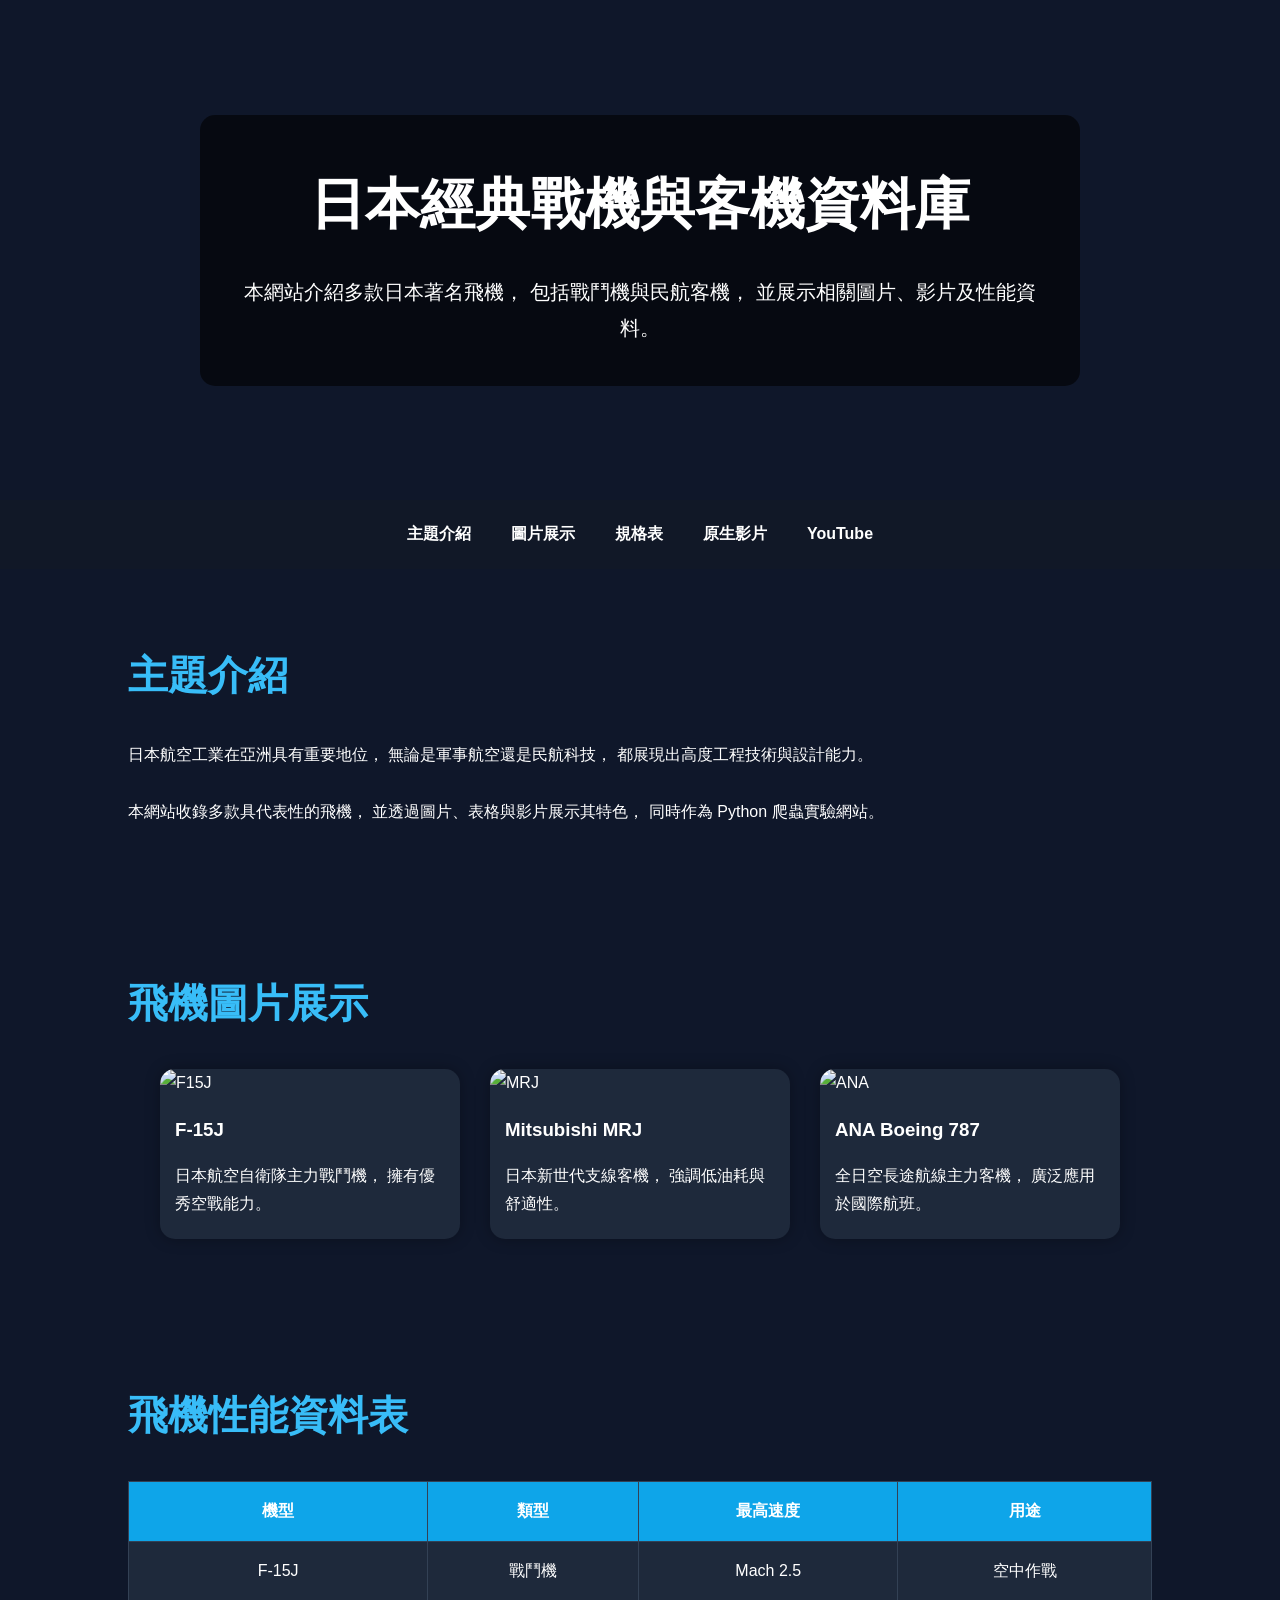
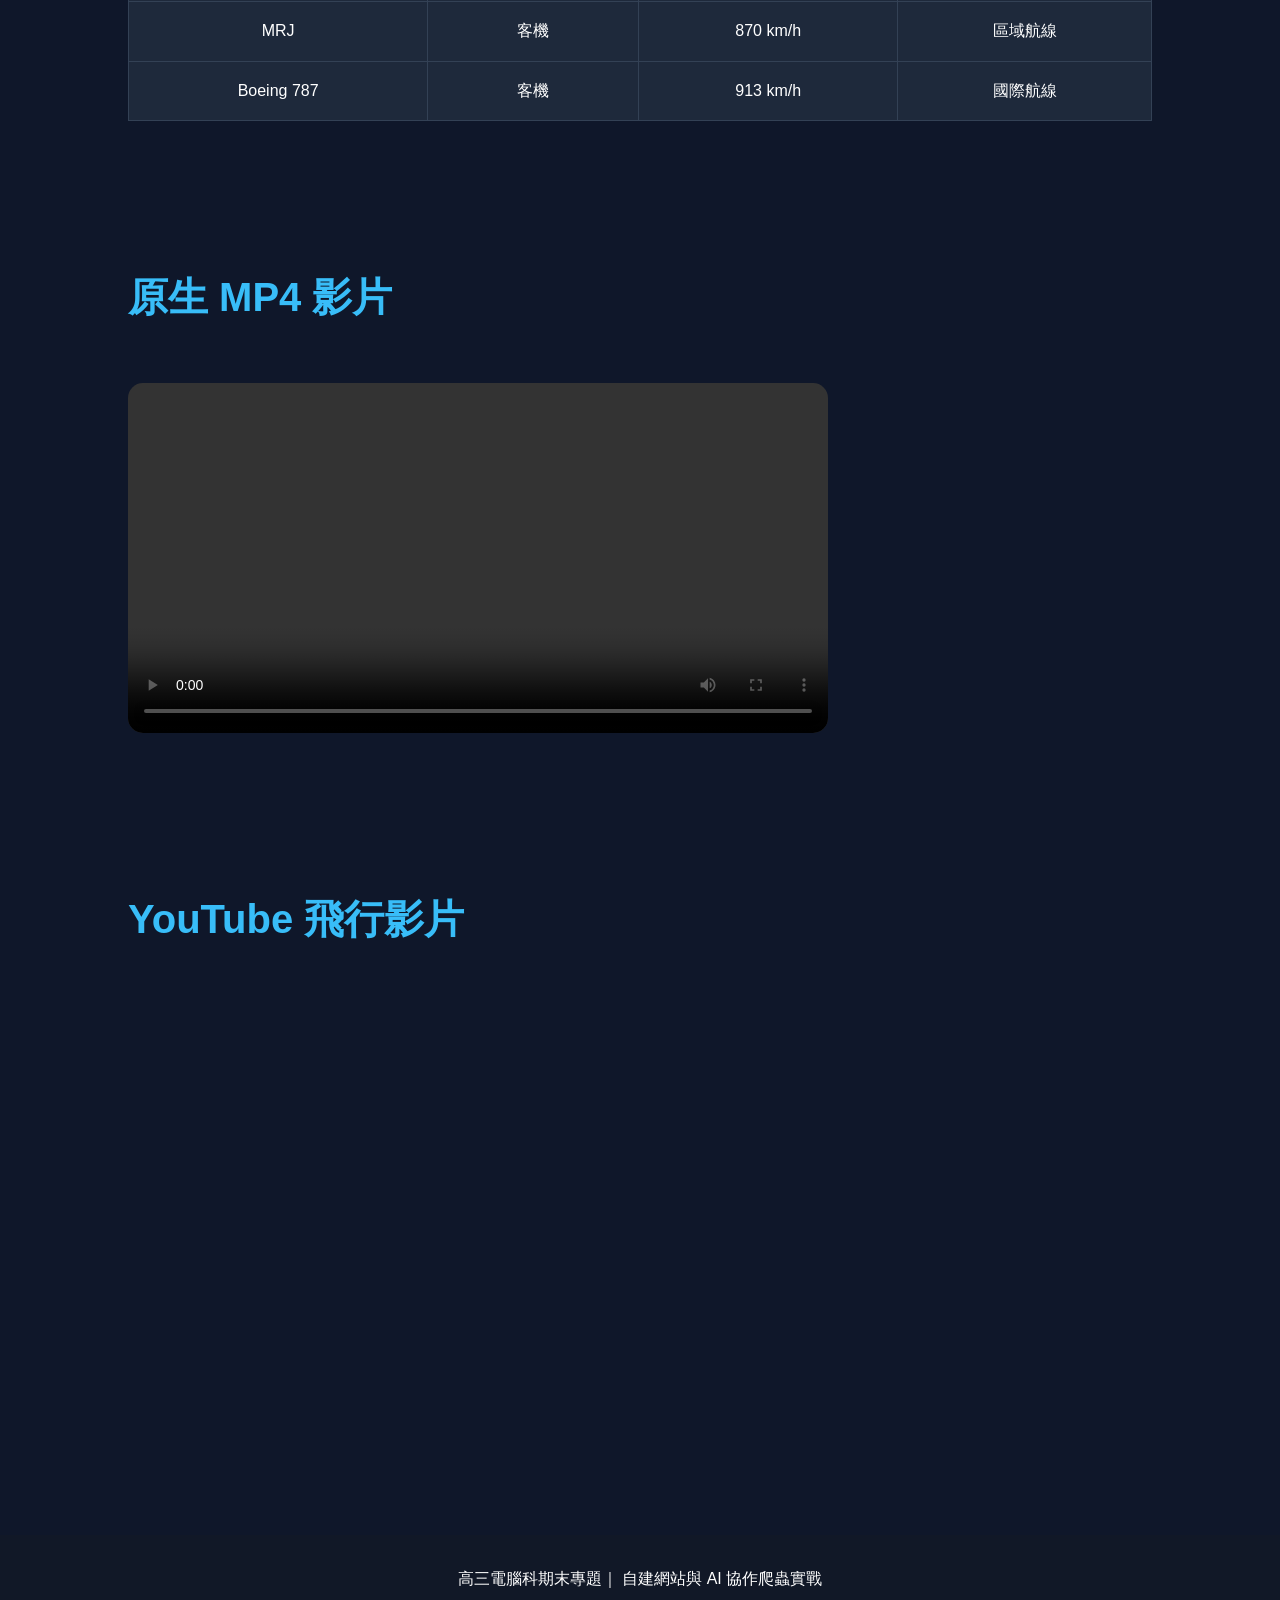
==== index.html @ 9016c5f6 "Rename New Text Document.html to index.html" ====
<!DOCTYPE html>
<html lang="zh-Hant">

<head>
    <meta charset="UTF-8">
    <meta name="viewport" content="width=device-width, initial-scale=1.0">

    <title>日本經典戰機與客機資料庫</title>

    <style>

        *{
            margin:0;
            padding:0;
            box-sizing:border-box;
        }

        body{
            font-family:Arial, Helvetica, sans-serif;
            background:#0f172a;
            color:white;
            line-height:1.8;
        }

        .hero{
            background:url("images/banner.jpg") center/cover;
            height:500px;
            display:flex;
            justify-content:center;
            align-items:center;
        }

        .overlay{
            background:rgba(0,0,0,0.6);
            padding:40px;
            border-radius:15px;
            text-align:center;
        }

        .hero h1{
            font-size:55px;
            margin-bottom:20px;
        }

        .hero p{
            font-size:20px;
            max-width:800px;
        }

        nav{
            background:#111827;
            display:flex;
            justify-content:center;
            gap:40px;
            padding:20px;
            position:sticky;
            top:0;
            z-index:100;
        }

        nav a{
            color:white;
            text-decoration:none;
            font-weight:bold;
            transition:0.3s;
        }

        nav a:hover{
            color:#38bdf8;
        }

        section{
            padding:70px 10%;
        }

        section h2{
            font-size:40px;
            margin-bottom:30px;
            color:#38bdf8;
        }

        .image-container{
            display:flex;
            gap:30px;
            flex-wrap:wrap;
            justify-content:center;
        }

        .card{
            background:#1e293b;
            width:300px;
            border-radius:15px;
            overflow:hidden;
            transition:0.3s;
            box-shadow:0 0 15px rgba(0,0,0,0.3);
        }

        .card:hover{
            transform:translateY(-10px);
        }

        .card img{
            width:100%;
            height:220px;
            object-fit:cover;
        }

        .card h3{
            padding:15px;
        }

        .card p{
            padding:0 15px 20px;
        }

        table{
            width:100%;
            border-collapse:collapse;
            margin-top:20px;
            background:#1e293b;
        }

        th, td{
            border:1px solid #334155;
            padding:15px;
            text-align:center;
        }

        th{
            background:#0ea5e9;
        }

        tr:hover{
            background:#334155;
        }

        video{
            border-radius:15px;
            margin-top:20px;
            width:100%;
            max-width:700px;
        }

        iframe{
            border-radius:15px;
            margin-top:20px;
            width:100%;
            max-width:700px;
            height:400px;
        }

        footer{
            background:#111827;
            text-align:center;
            padding:30px;
            margin-top:50px;
        }

    </style>

</head>

<body>

    <header class="hero">

        <div class="overlay">

            <h1>日本經典戰機與客機資料庫</h1>

            <p>
                本網站介紹多款日本著名飛機，
                包括戰鬥機與民航客機，
                並展示相關圖片、影片及性能資料。
            </p>

        </div>

    </header>

    <nav>
        <a href="#about">主題介紹</a>
        <a href="#gallery">圖片展示</a>
        <a href="#table">規格表</a>
        <a href="#video">原生影片</a>
        <a href="#youtube">YouTube</a>
    </nav>

    <section id="about">

        <h2>主題介紹</h2>

        <p>
            日本航空工業在亞洲具有重要地位，
            無論是軍事航空還是民航科技，
            都展現出高度工程技術與設計能力。
        </p>

        <br>

        <p>
            本網站收錄多款具代表性的飛機，
            並透過圖片、表格與影片展示其特色，
            同時作為 Python 爬蟲實驗網站。
        </p>

    </section>

    <section id="gallery">

        <h2>飛機圖片展示</h2>

        <div class="image-container">

            <div class="card">
                <img src="images/f15j.jpg" alt="F15J">

                <h3>F-15J</h3>

                <p>
                    日本航空自衛隊主力戰鬥機，
                    擁有優秀空戰能力。
                </p>
            </div>

            <div class="card">
                <img src="images/mrj.jpg" alt="MRJ">

                <h3>Mitsubishi MRJ</h3>

                <p>
                    日本新世代支線客機，
                    強調低油耗與舒適性。
                </p>
            </div>

            <div class="card">
                <img src="images/ana.jpg" alt="ANA">

                <h3>ANA Boeing 787</h3>

                <p>
                    全日空長途航線主力客機，
                    廣泛應用於國際航班。
                </p>
            </div>

        </div>

    </section>

    <section id="table">

        <h2>飛機性能資料表</h2>

        <table>

            <tr>
                <th>機型</th>
                <th>類型</th>
                <th>最高速度</th>
                <th>用途</th>
            </tr>

            <tr>
                <td>F-15J</td>
                <td>戰鬥機</td>
                <td>Mach 2.5</td>
                <td>空中作戰</td>
            </tr>

            <tr>
                <td>MRJ</td>
                <td>客機</td>
                <td>870 km/h</td>
                <td>區域航線</td>
            </tr>

            <tr>
                <td>Boeing 787</td>
                <td>客機</td>
                <td>913 km/h</td>
                <td>國際航線</td>
            </tr>

        </table>

    </section>

    <section id="video">

        <h2>原生 MP4 影片</h2>

        <video controls>
            <source src="videos/fighter.mp4" type="video/mp4">
            瀏覽器不支援影片播放。
        </video>

    </section>

    <section id="youtube">

        <h2>YouTube 飛行影片</h2>

        <iframe
            src="https://www.youtube.com/embed/F6kL7WVO9jQ"
            title="YouTube video player"
            frameborder="0"
            allowfullscreen>
        </iframe>

    </section>

    <footer>

        <p>
            高三電腦科期末專題｜
            自建網站與 AI 協作爬蟲實戰
        </p>

    </footer>

</body>
</html>
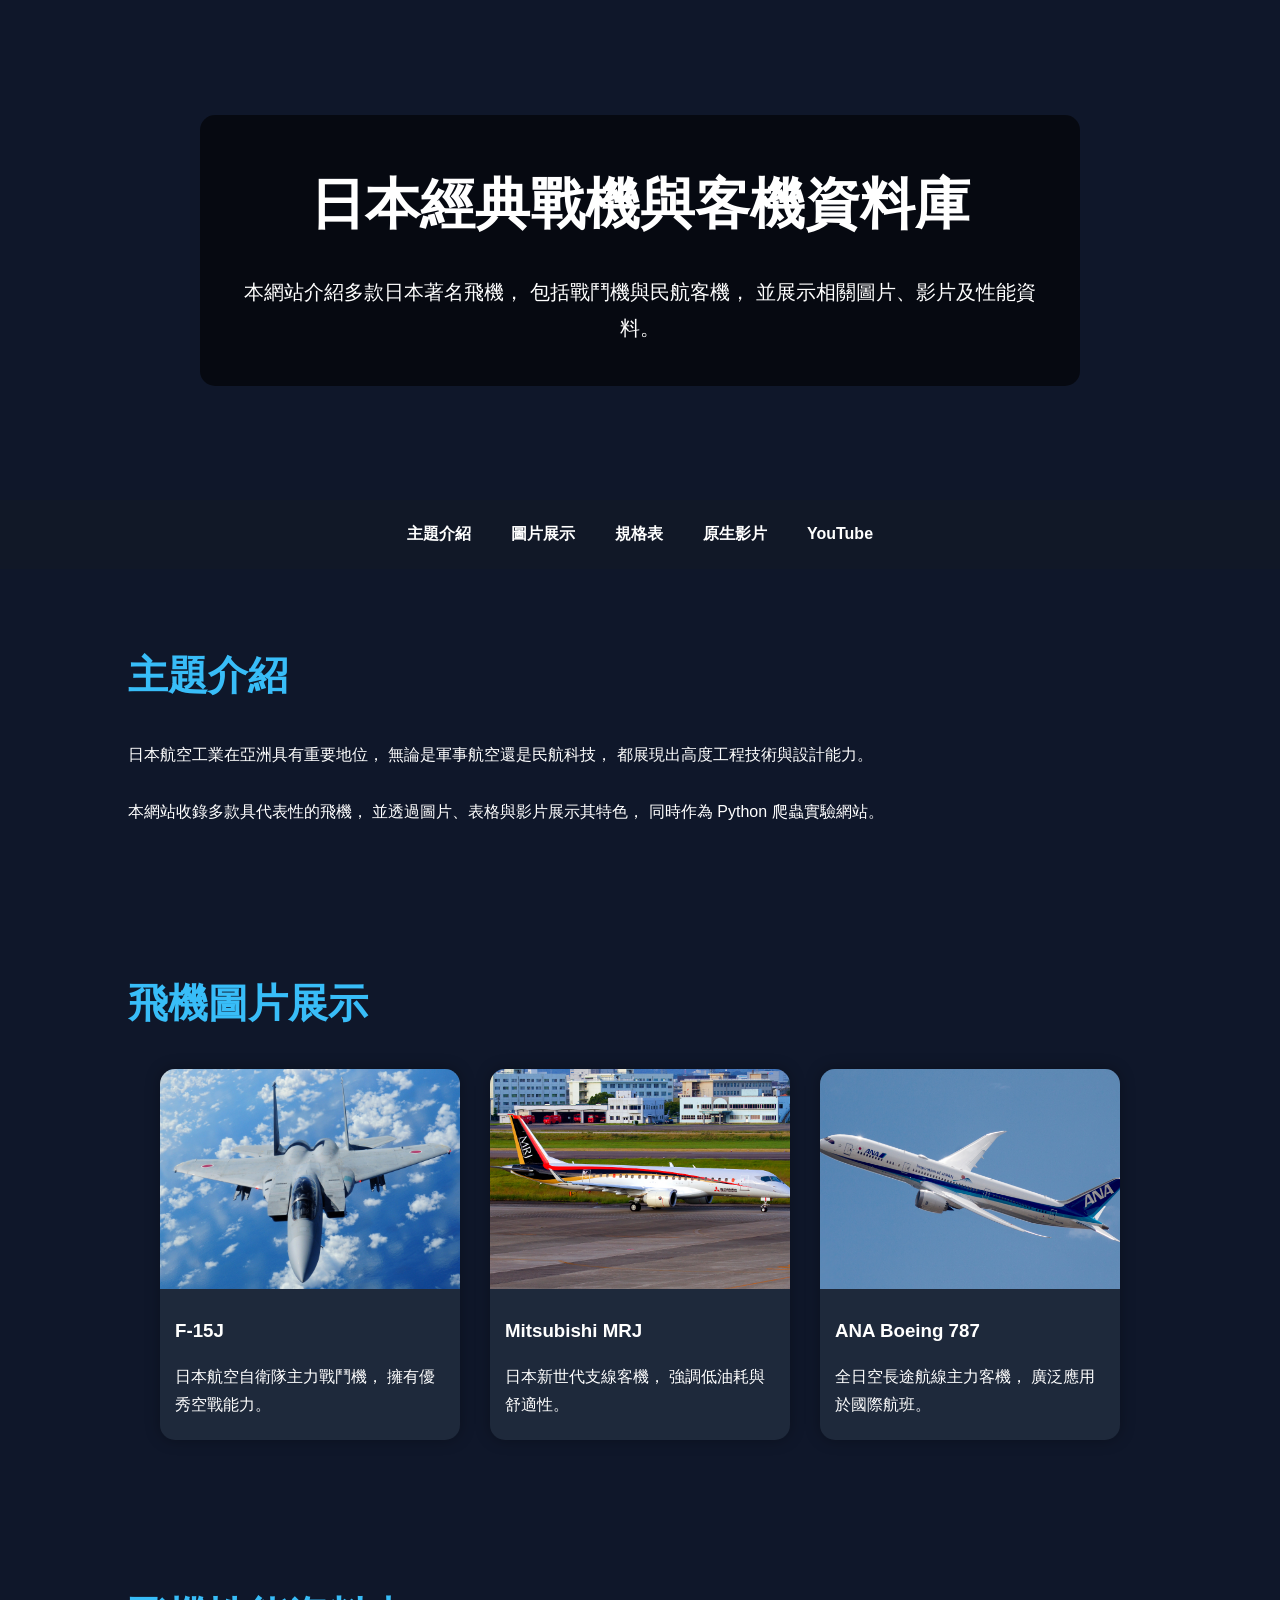
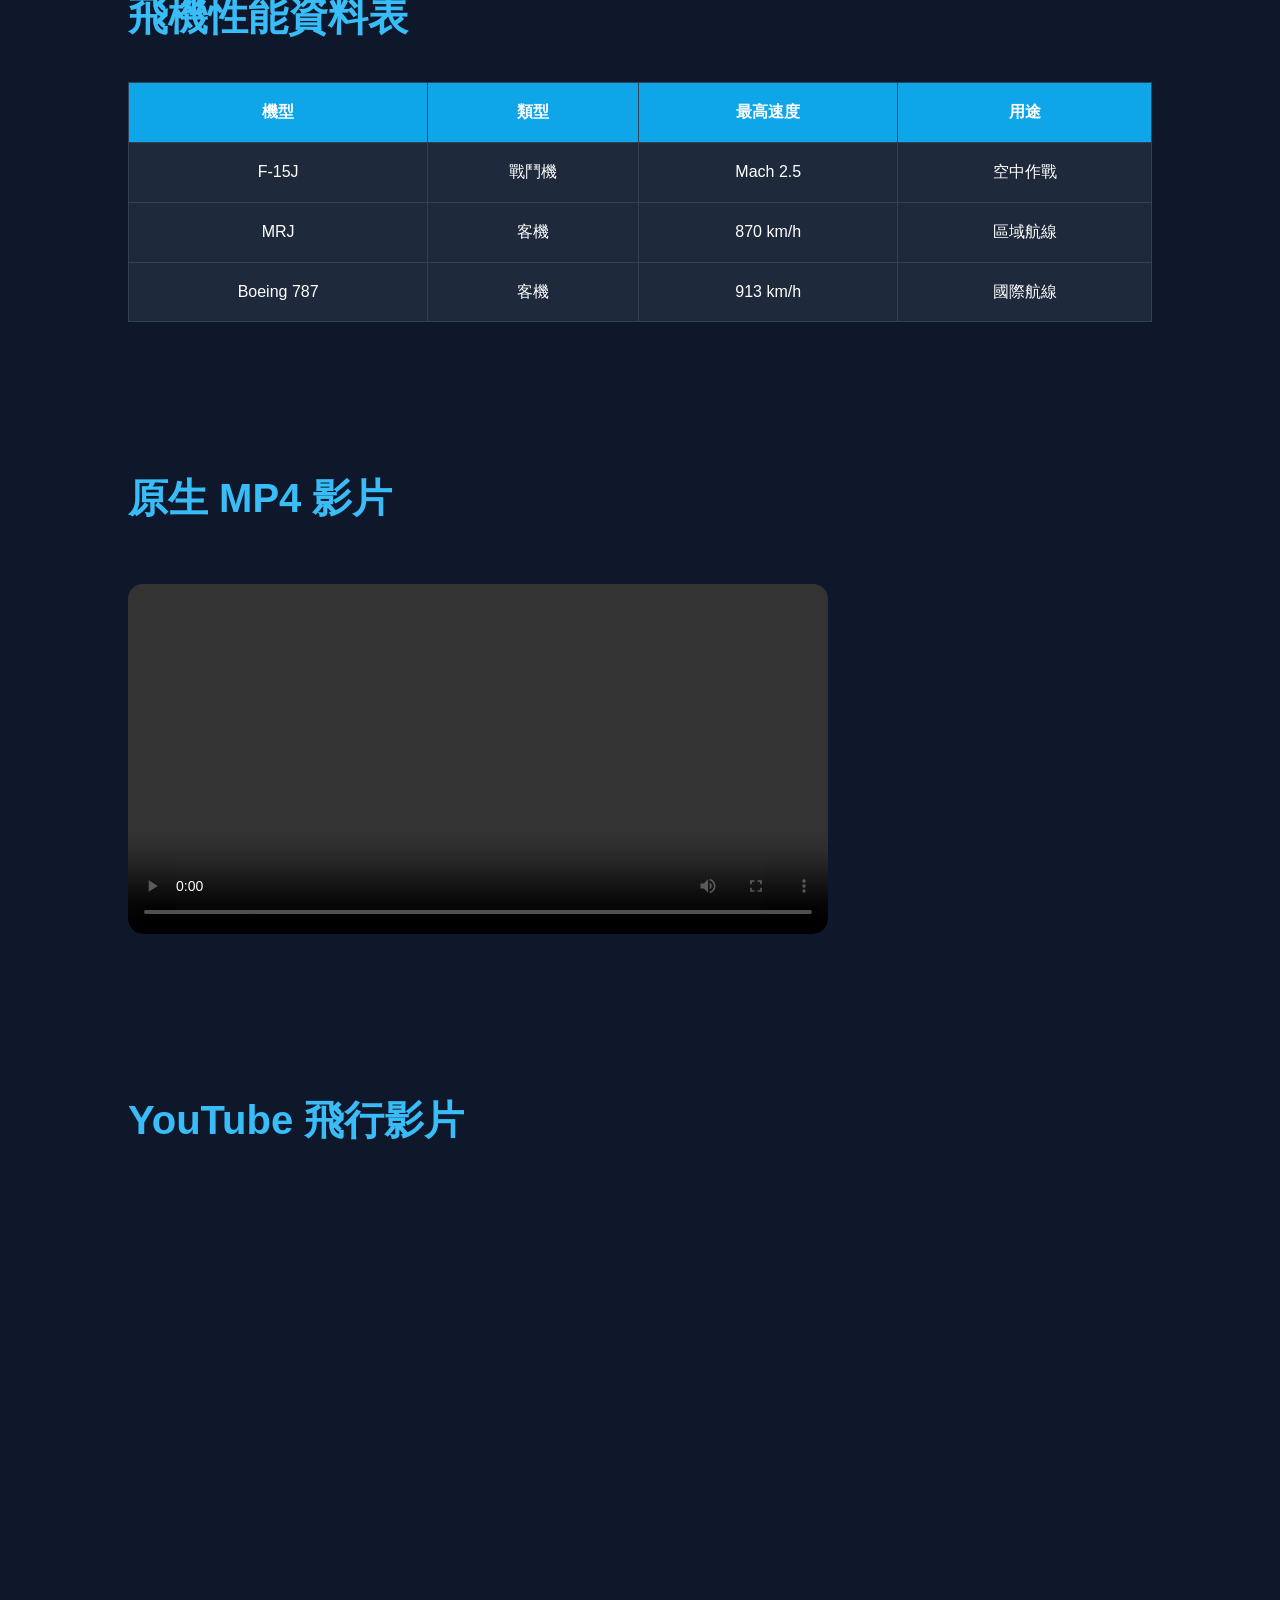
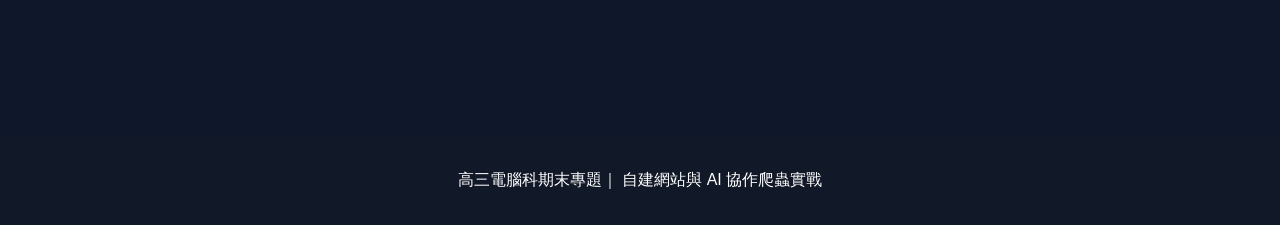
==== commit 095de3cf: "Update index.html" ====
--- a/index.html
+++ b/index.html
@@ -303,7 +303,9 @@
         <h2>YouTube 飛行影片</h2>
 
         <iframe
-            src="https://www.youtube.com/embed/F6kL7WVO9jQ"
+            width="700"
+            height="400"
+            src="https://www.youtube.com/embed/Eng5Qe_h_8Y"
             title="YouTube video player"
             frameborder="0"
             allowfullscreen>
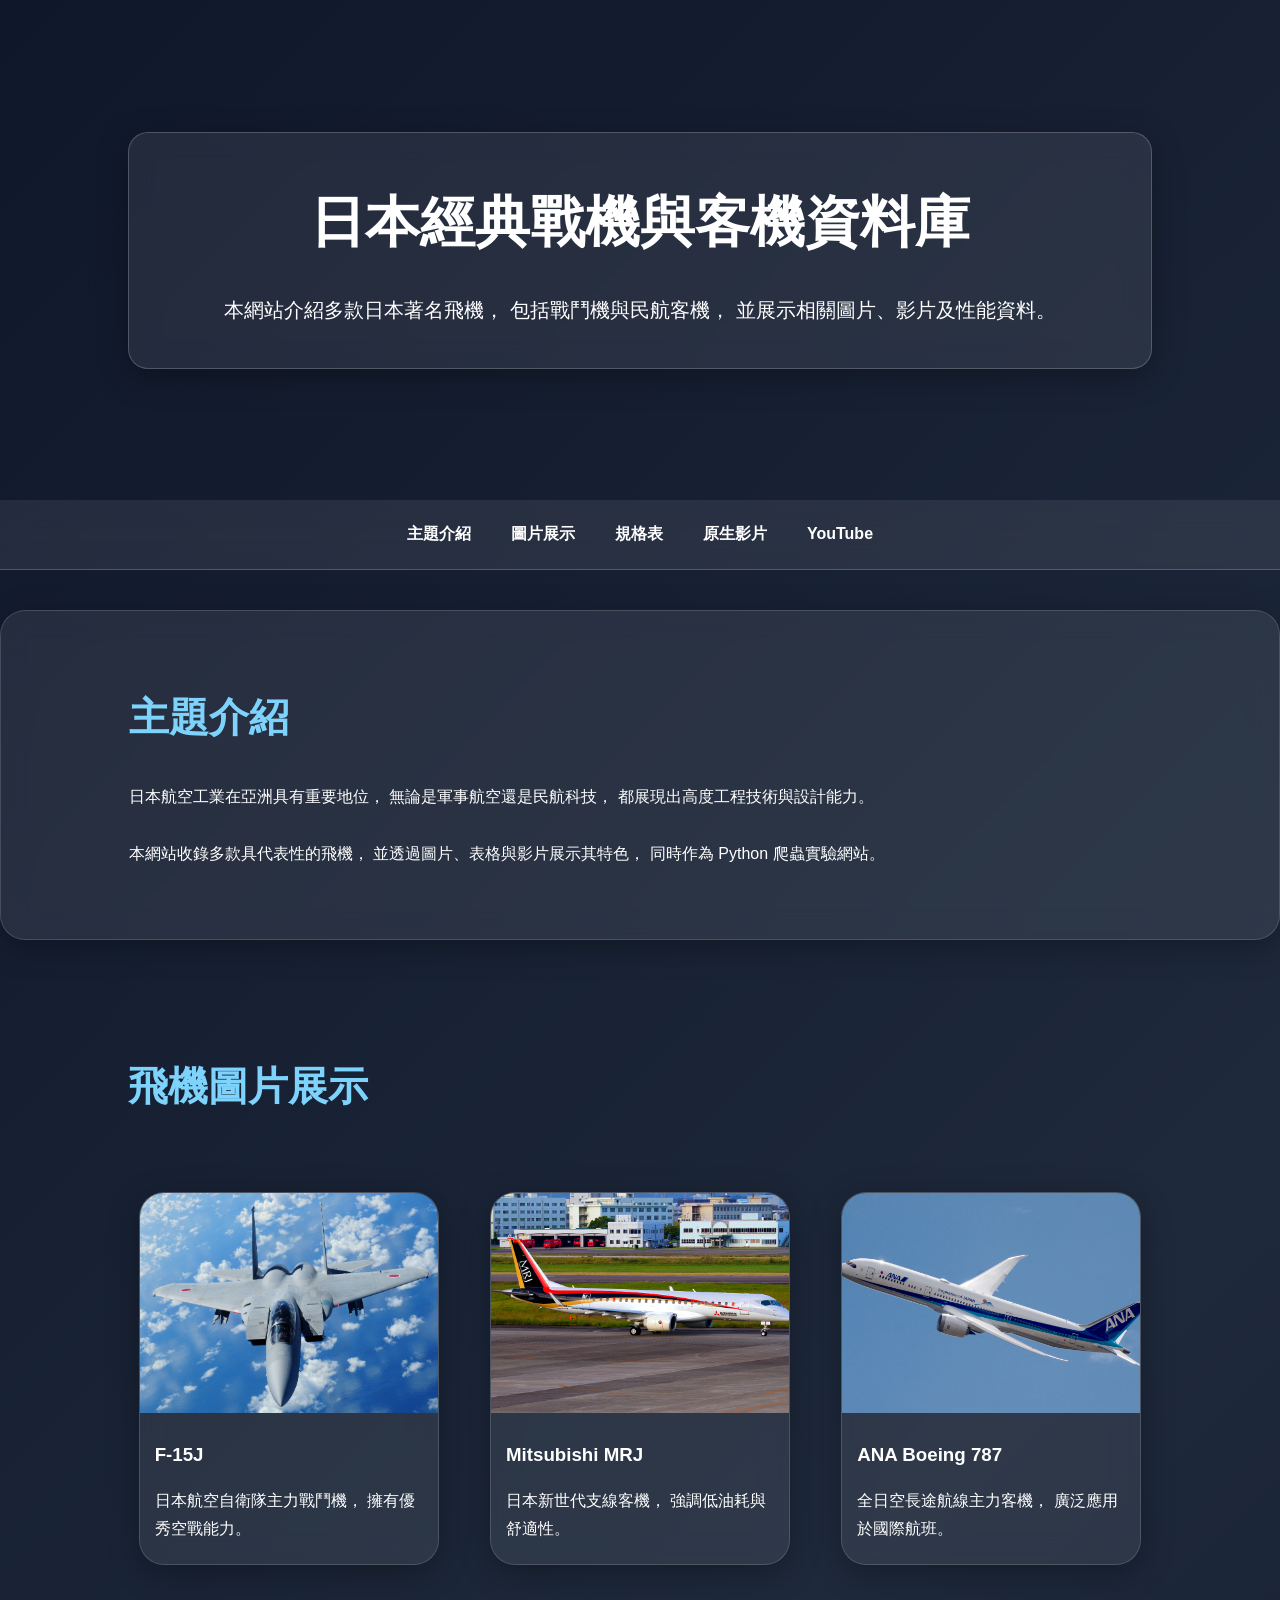
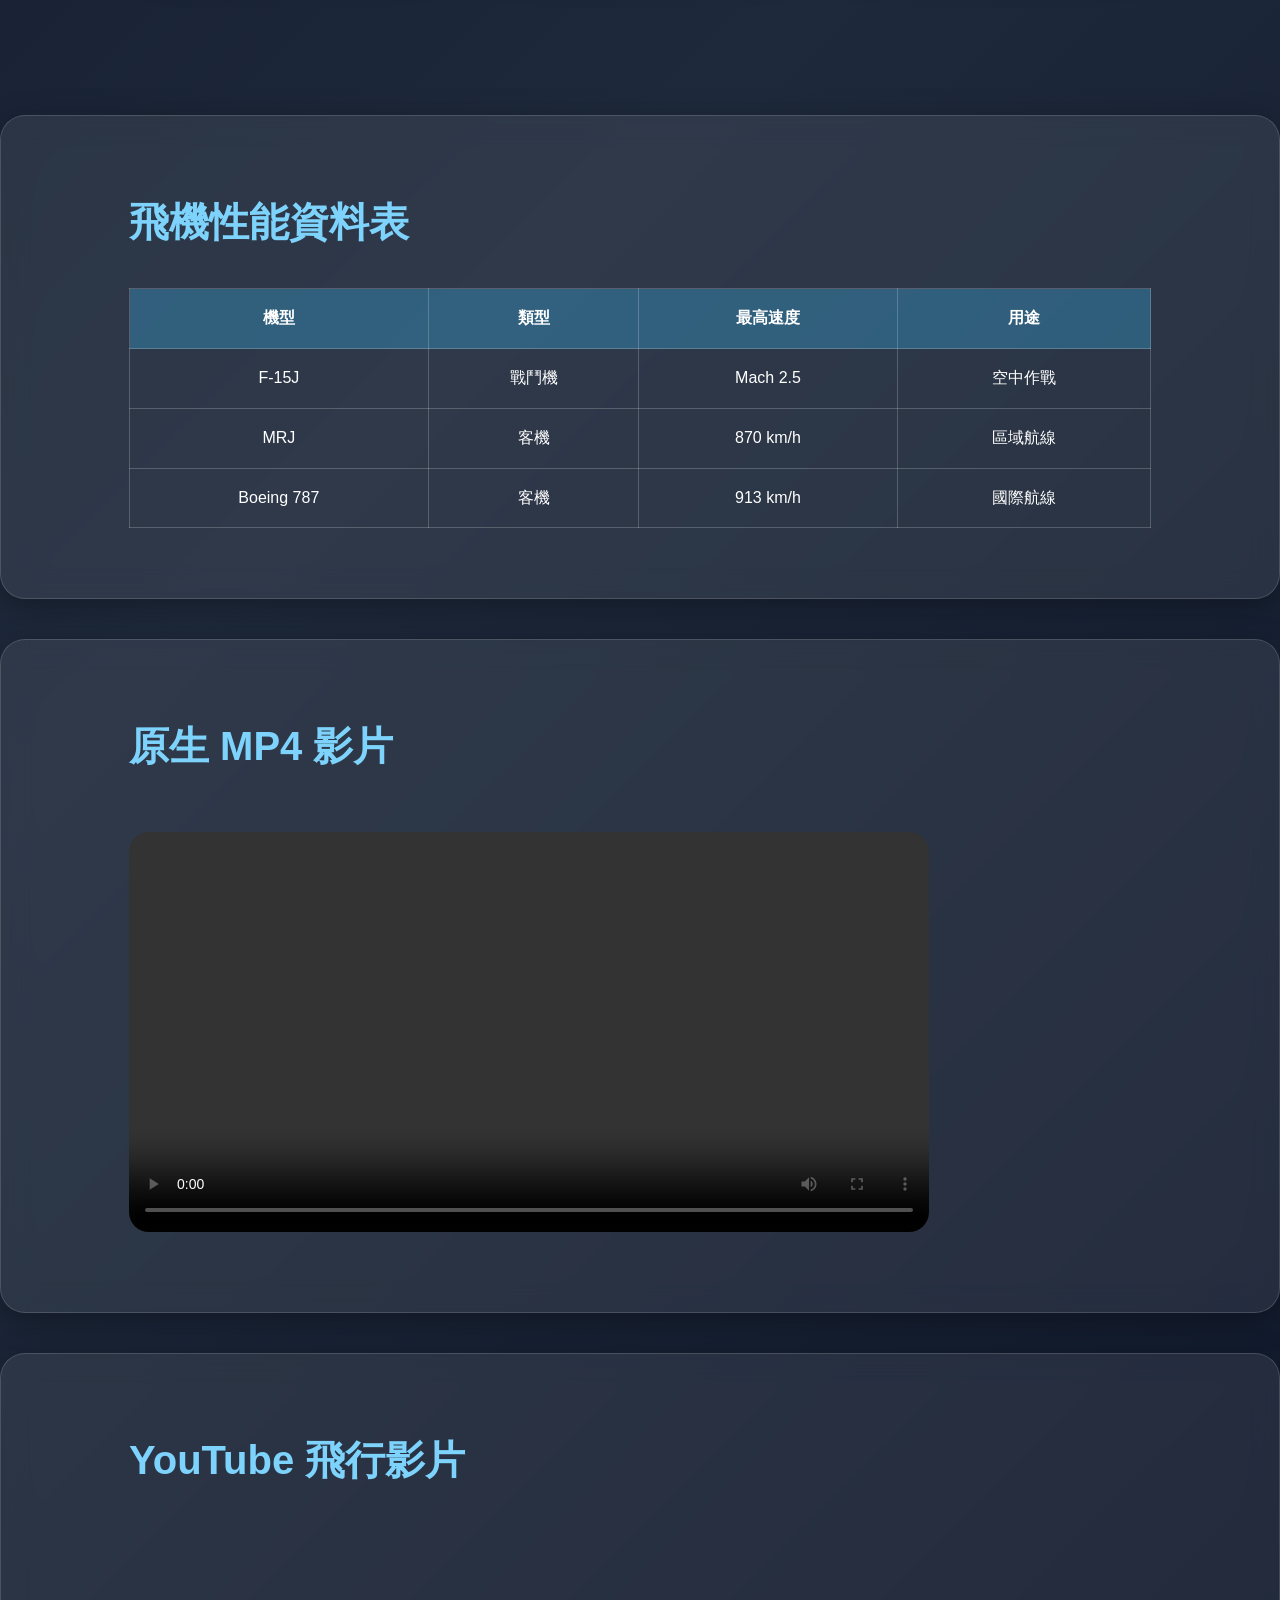
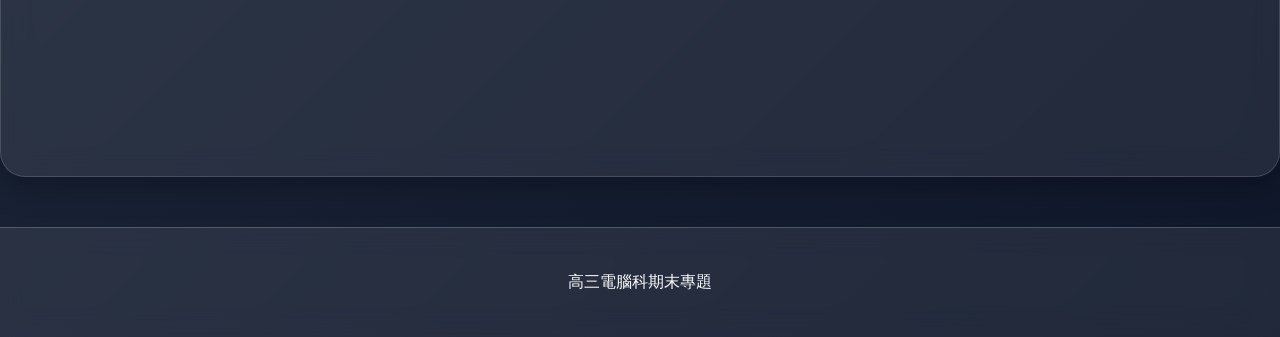
==== commit 31a693af: "Add files via upload" ====
--- a/index.html
+++ b/index.html
@@ -7,157 +7,7 @@
 
     <title>日本經典戰機與客機資料庫</title>
 
-    <style>
-
-        *{
-            margin:0;
-            padding:0;
-            box-sizing:border-box;
-        }
-
-        body{
-            font-family:Arial, Helvetica, sans-serif;
-            background:#0f172a;
-            color:white;
-            line-height:1.8;
-        }
-
-        .hero{
-            background:url("images/banner.jpg") center/cover;
-            height:500px;
-            display:flex;
-            justify-content:center;
-            align-items:center;
-        }
-
-        .overlay{
-            background:rgba(0,0,0,0.6);
-            padding:40px;
-            border-radius:15px;
-            text-align:center;
-        }
-
-        .hero h1{
-            font-size:55px;
-            margin-bottom:20px;
-        }
-
-        .hero p{
-            font-size:20px;
-            max-width:800px;
-        }
-
-        nav{
-            background:#111827;
-            display:flex;
-            justify-content:center;
-            gap:40px;
-            padding:20px;
-            position:sticky;
-            top:0;
-            z-index:100;
-        }
-
-        nav a{
-            color:white;
-            text-decoration:none;
-            font-weight:bold;
-            transition:0.3s;
-        }
-
-        nav a:hover{
-            color:#38bdf8;
-        }
-
-        section{
-            padding:70px 10%;
-        }
-
-        section h2{
-            font-size:40px;
-            margin-bottom:30px;
-            color:#38bdf8;
-        }
-
-        .image-container{
-            display:flex;
-            gap:30px;
-            flex-wrap:wrap;
-            justify-content:center;
-        }
-
-        .card{
-            background:#1e293b;
-            width:300px;
-            border-radius:15px;
-            overflow:hidden;
-            transition:0.3s;
-            box-shadow:0 0 15px rgba(0,0,0,0.3);
-        }
-
-        .card:hover{
-            transform:translateY(-10px);
-        }
-
-        .card img{
-            width:100%;
-            height:220px;
-            object-fit:cover;
-        }
-
-        .card h3{
-            padding:15px;
-        }
-
-        .card p{
-            padding:0 15px 20px;
-        }
-
-        table{
-            width:100%;
-            border-collapse:collapse;
-            margin-top:20px;
-            background:#1e293b;
-        }
-
-        th, td{
-            border:1px solid #334155;
-            padding:15px;
-            text-align:center;
-        }
-
-        th{
-            background:#0ea5e9;
-        }
-
-        tr:hover{
-            background:#334155;
-        }
-
-        video{
-            border-radius:15px;
-            margin-top:20px;
-            width:100%;
-            max-width:700px;
-        }
-
-        iframe{
-            border-radius:15px;
-            margin-top:20px;
-            width:100%;
-            max-width:700px;
-            height:400px;
-        }
-
-        footer{
-            background:#111827;
-            text-align:center;
-            padding:30px;
-            margin-top:50px;
-        }
-
-    </style>
-
+    <link rel="stylesheet" href="style.css">
 </head>
 
 <body>
@@ -179,14 +29,16 @@
     </header>
 
     <nav>
+
         <a href="#about">主題介紹</a>
         <a href="#gallery">圖片展示</a>
         <a href="#table">規格表</a>
         <a href="#video">原生影片</a>
         <a href="#youtube">YouTube</a>
+
     </nav>
 
-    <section id="about">
+    <section id="about" class="glass">
 
         <h2>主題介紹</h2>
 
@@ -212,7 +64,8 @@
 
         <div class="image-container">
 
-            <div class="card">
+            <div class="card glass">
+
                 <img src="images/f15j.jpg" alt="F15J">
 
                 <h3>F-15J</h3>
@@ -221,9 +74,11 @@
                     日本航空自衛隊主力戰鬥機，
                     擁有優秀空戰能力。
                 </p>
+
             </div>
 
-            <div class="card">
+            <div class="card glass">
+
                 <img src="images/mrj.jpg" alt="MRJ">
 
                 <h3>Mitsubishi MRJ</h3>
@@ -232,9 +87,11 @@
                     日本新世代支線客機，
                     強調低油耗與舒適性。
                 </p>
+
             </div>
 
-            <div class="card">
+            <div class="card glass">
+
                 <img src="images/ana.jpg" alt="ANA">
 
                 <h3>ANA Boeing 787</h3>
@@ -243,13 +100,14 @@
                     全日空長途航線主力客機，
                     廣泛應用於國際航班。
                 </p>
+
             </div>
 
         </div>
 
     </section>
 
-    <section id="table">
+    <section id="table" class="glass">
 
         <h2>飛機性能資料表</h2>
 
@@ -287,24 +145,25 @@
 
     </section>
 
-    <section id="video">
+    <section id="video" class="glass">
 
         <h2>原生 MP4 影片</h2>
 
         <video controls>
+
             <source src="videos/fighter.mp4" type="video/mp4">
+
             瀏覽器不支援影片播放。
+
         </video>
 
     </section>
 
-    <section id="youtube">
+    <section id="youtube" class="glass">
 
         <h2>YouTube 飛行影片</h2>
 
         <iframe
-            width="700"
-            height="400"
             src="https://www.youtube.com/embed/Eng5Qe_h_8Y"
             title="YouTube video player"
             frameborder="0"
@@ -316,11 +175,13 @@
     <footer>
 
         <p>
-            高三電腦科期末專題｜
-            自建網站與 AI 協作爬蟲實戰
-        </p>
+            高三電腦科期末專題
+                   </p>
 
     </footer>
 
+    <script src="script.js"></script>
+
 </body>
-</html>
+
+</html>
--- a/style.css
+++ b/style.css
@@ -0,0 +1,222 @@
+*{
+    margin:0;
+    padding:0;
+    box-sizing:border-box;
+}
+
+body{
+    font-family:Arial, Helvetica, sans-serif;
+    background:
+    linear-gradient(
+        135deg,
+        #0f172a,
+        #1e293b,
+        #0f172a
+    );
+
+    color:white;
+    line-height:1.8;
+}
+
+/* Hero */
+
+.hero{
+    background:url("images/banner.jpg")
+    center/cover;
+
+    height:500px;
+
+    display:flex;
+    justify-content:center;
+    align-items:center;
+}
+
+.overlay{
+
+    background:rgba(255,255,255,0.08);
+
+    backdrop-filter:blur(15px);
+
+    border:1px solid rgba(255,255,255,0.2);
+
+    box-shadow:0 8px 32px rgba(0,0,0,0.3);
+
+    padding:40px;
+
+    border-radius:20px;
+
+    text-align:center;
+
+    width:80%;
+}
+
+.hero h1{
+    font-size:55px;
+    margin-bottom:20px;
+}
+
+.hero p{
+    font-size:20px;
+}
+
+/* Navigation */
+
+nav{
+
+    position:sticky;
+    top:0;
+    z-index:1000;
+
+    display:flex;
+    justify-content:center;
+    gap:40px;
+
+    padding:20px;
+
+    background:rgba(255,255,255,0.08);
+
+    backdrop-filter:blur(15px);
+
+    border-bottom:
+    1px solid rgba(255,255,255,0.2);
+}
+
+nav a{
+    color:white;
+    text-decoration:none;
+    font-weight:bold;
+    transition:0.3s;
+}
+
+nav a:hover{
+    color:#38bdf8;
+}
+
+/* Section */
+
+section{
+    padding:70px 10%;
+}
+
+section h2{
+    font-size:40px;
+    margin-bottom:30px;
+    color:#7dd3fc;
+}
+
+/* 毛玻璃 */
+
+.glass{
+
+    background:rgba(255,255,255,0.08);
+
+    backdrop-filter:blur(15px);
+
+    border:1px solid rgba(255,255,255,0.15);
+
+    border-radius:25px;
+
+    box-shadow:0 8px 32px rgba(0,0,0,0.3);
+
+    margin:40px auto;
+}
+
+/* Cards */
+
+.image-container{
+
+    display:flex;
+    gap:30px;
+
+    flex-wrap:wrap;
+
+    justify-content:center;
+}
+
+.card{
+
+    width:300px;
+
+    overflow:hidden;
+
+    transition:0.4s;
+}
+
+.card:hover{
+
+    transform:
+    translateY(-10px)
+    scale(1.03);
+}
+
+.card img{
+
+    width:100%;
+    height:220px;
+
+    object-fit:cover;
+}
+
+.card h3{
+    padding:15px;
+}
+
+.card p{
+    padding:0 15px 20px;
+}
+
+/* Table */
+
+table{
+
+    width:100%;
+
+    border-collapse:collapse;
+
+    margin-top:20px;
+}
+
+th, td{
+
+    border:1px solid rgba(255,255,255,0.2);
+
+    padding:15px;
+
+    text-align:center;
+}
+
+th{
+
+    background:rgba(56,189,248,0.3);
+}
+
+/* Media */
+
+video,
+iframe{
+
+    width:100%;
+    max-width:800px;
+
+    border-radius:20px;
+
+    margin-top:20px;
+}
+
+/* Footer */
+
+footer{
+
+    text-align:center;
+
+    padding:40px;
+
+    margin-top:50px;
+
+    background:rgba(255,255,255,0.08);
+
+    backdrop-filter:blur(15px);
+
+    border-top:
+    1px solid rgba(255,255,255,0.2);
+}
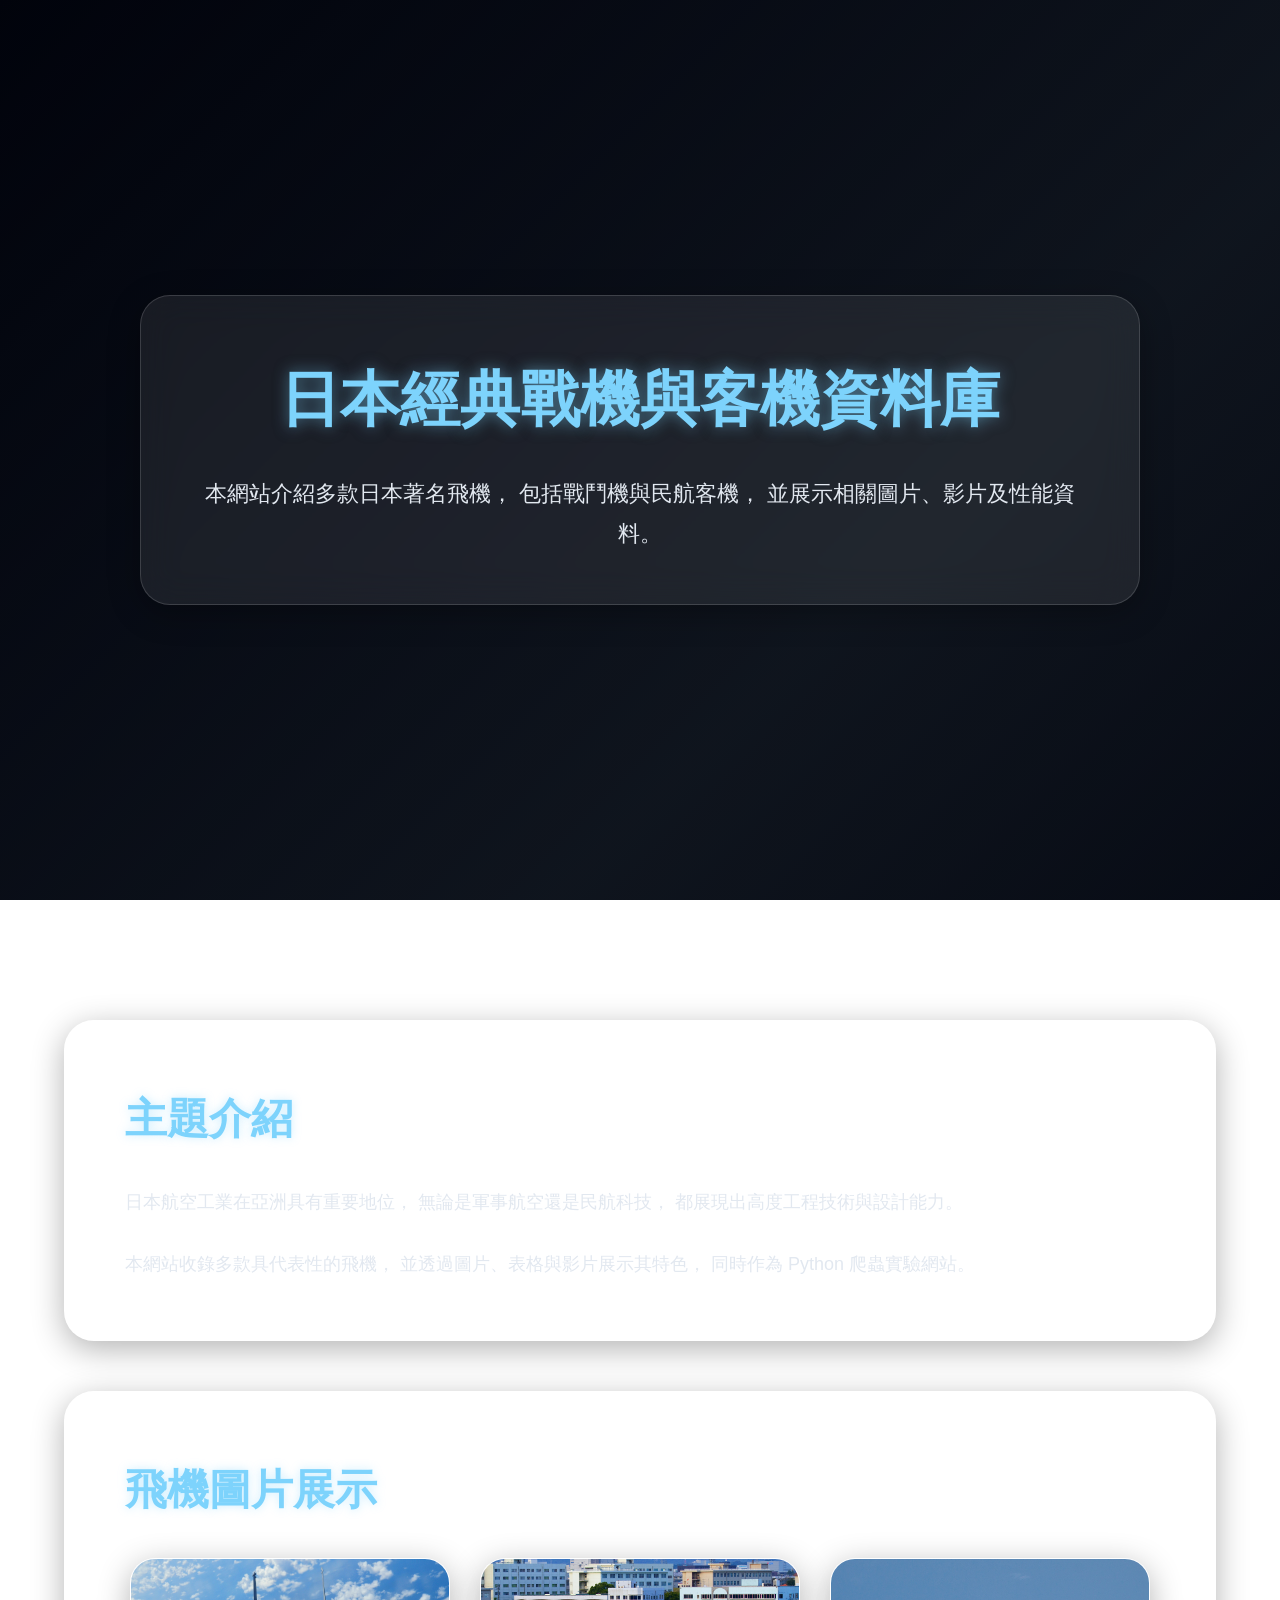
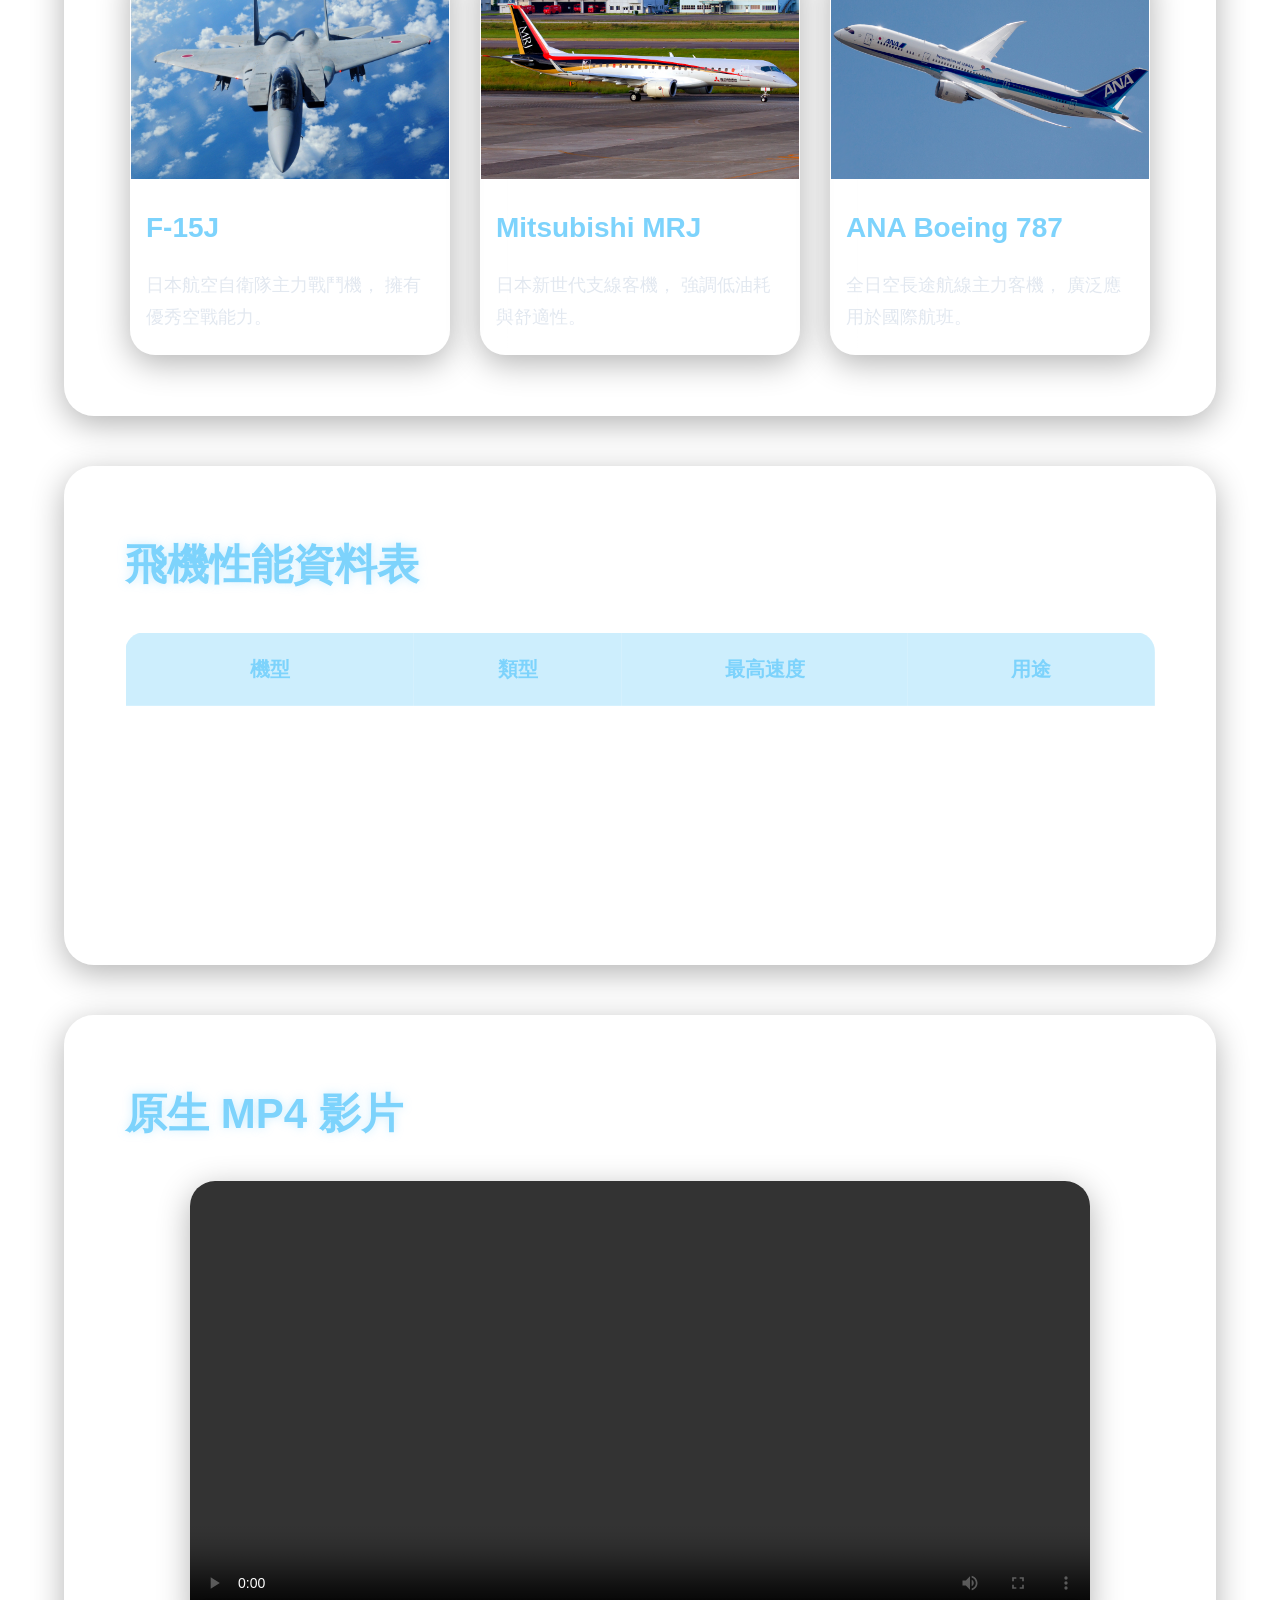
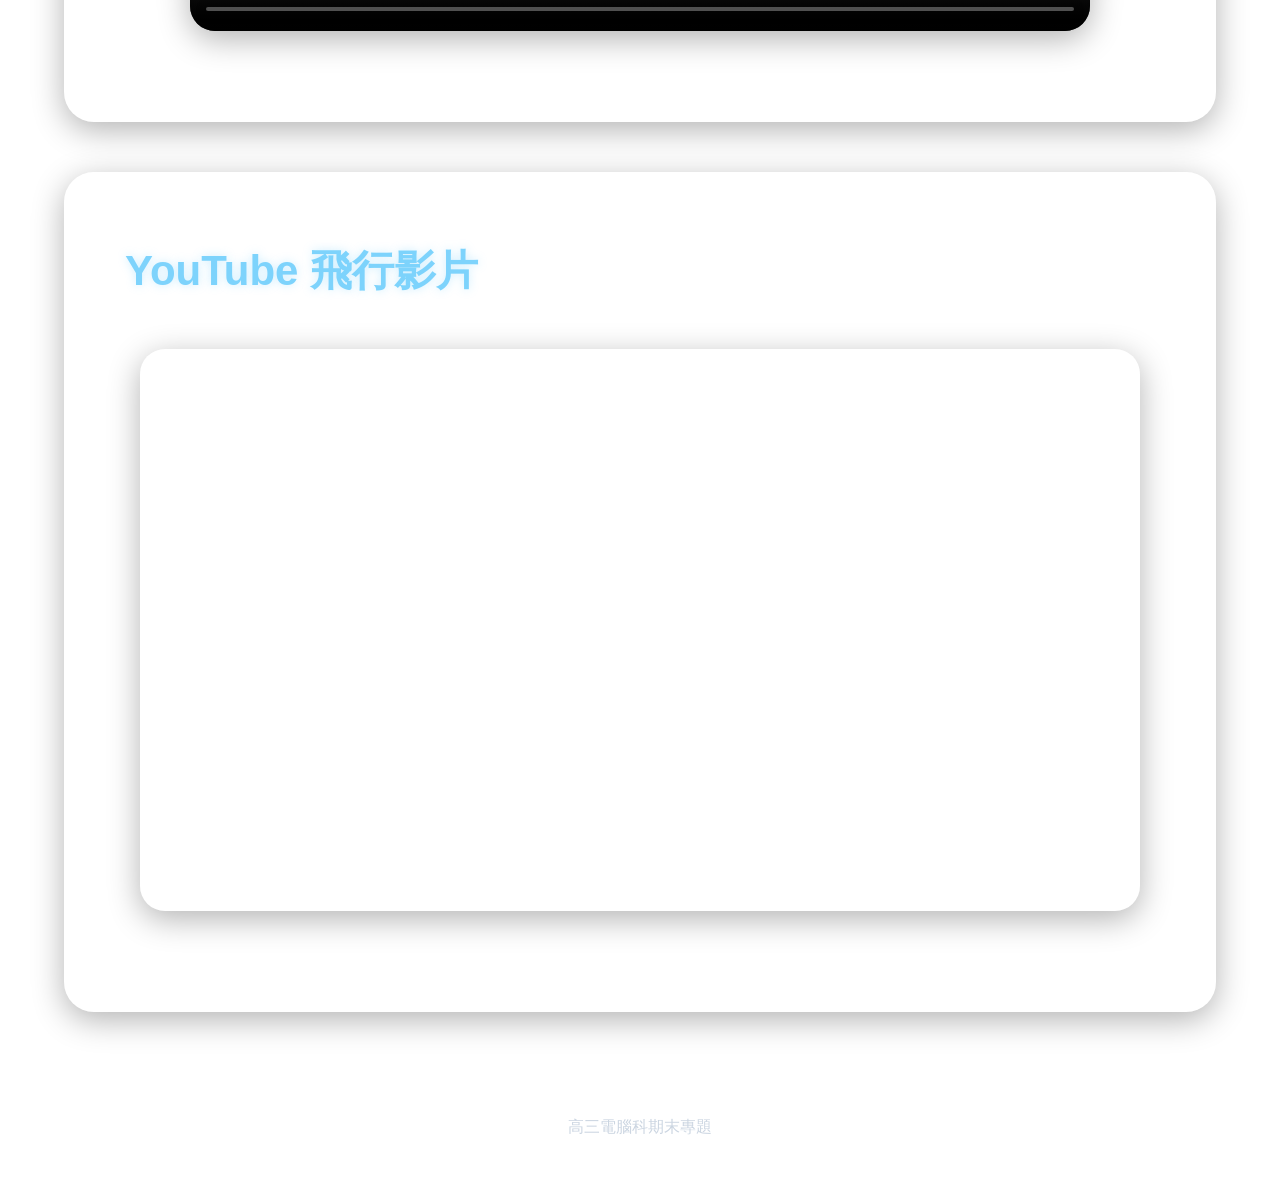
==== commit aa89f490: "Update index.html" ====
--- a/index.html
+++ b/index.html
@@ -163,12 +163,12 @@
 
         <h2>YouTube 飛行影片</h2>
 
-        <iframe
-            src="https://www.youtube.com/embed/Eng5Qe_h_8Y"
-            title="YouTube video player"
-            frameborder="0"
-            allowfullscreen>
-        </iframe>
+        <div class="youtube-container">
+
+            <iframe width="1278" height="719" src="https://www.youtube.com/embed/rtVrdE14J2k" title="F-15EX EX16 First Flight" frameborder="0" allow="accelerometer; autoplay; clipboard-write; encrypted-media; gyroscope; picture-in-picture; web-share" referrerpolicy="strict-origin-when-cross-origin" allowfullscreen></iframe>
+        
+        </div>
+    
 
     </section>
 
@@ -184,4 +184,4 @@
 
 </body>
 
-</html>+</html>
--- a/style.css
+++ b/style.css
@@ -1,74 +1,116 @@
+/* =========================
+   Global Settings
+========================= */
+
 *{
     margin:0;
     padding:0;
     box-sizing:border-box;
 }
 
+html{
+    scroll-behavior:smooth;
+}
+
 body{
+
     font-family:Arial, Helvetica, sans-serif;
+
     background:
     linear-gradient(
         135deg,
+        #020617,
         #0f172a,
         #1e293b,
         #0f172a
     );
 
+    background-attachment:fixed;
+
     color:white;
+
     line-height:1.8;
 }
 
-/* Hero */
+/* =========================
+   Hero Banner
+========================= */
 
 .hero{
-    background:url("images/banner.jpg")
-    center/cover;
-
-    height:500px;
+
+    background:
+    linear-gradient(
+        rgba(0,0,0,0.5),
+        rgba(0,0,0,0.5)
+    ),
+    url("images/banner.jpg");
+
+    background-position:center;
+    background-size:cover;
+
+    height:100vh;
 
     display:flex;
     justify-content:center;
     align-items:center;
+
+    padding:20px;
 }
 
 .overlay{
 
+    width:90%;
+    max-width:1000px;
+
+    padding:50px;
+
+    text-align:center;
+
+    border-radius:30px;
+
     background:rgba(255,255,255,0.08);
 
-    backdrop-filter:blur(15px);
-
-    border:1px solid rgba(255,255,255,0.2);
-
-    box-shadow:0 8px 32px rgba(0,0,0,0.3);
-
-    padding:40px;
-
-    border-radius:20px;
-
-    text-align:center;
-
-    width:80%;
+    backdrop-filter:blur(18px);
+
+    border:1px solid rgba(255,255,255,0.15);
+
+    box-shadow:
+    0 8px 32px rgba(0,0,0,0.3);
 }
 
 .hero h1{
-    font-size:55px;
+
+    font-size:60px;
+
     margin-bottom:20px;
+
+    color:#7dd3fc;
+
+    text-shadow:
+    0 0 15px rgba(125,211,252,0.5);
 }
 
 .hero p{
-    font-size:20px;
-}
-
-/* Navigation */
+
+    font-size:22px;
+
+    color:#e2e8f0;
+}
+
+/* =========================
+   Navigation Bar
+========================= */
 
 nav{
 
     position:sticky;
     top:0;
+
     z-index:1000;
 
     display:flex;
     justify-content:center;
+    align-items:center;
     gap:40px;
 
     padding:20px;
@@ -78,35 +120,116 @@
     backdrop-filter:blur(15px);
 
     border-bottom:
-    1px solid rgba(255,255,255,0.2);
+    1px solid rgba(255,255,255,0.15);
 }
 
 nav a{
+
     color:white;
+
     text-decoration:none;
+
     font-weight:bold;
+
     transition:0.3s;
+
+    position:relative;
+}
+
+nav a::after{
+
+    content:"";
+
+    position:absolute;
+
+    left:0;
+    bottom:-5px;
+
+    width:0%;
+
+    height:2px;
+
+    background:#38bdf8;
+
+    transition:0.3s;
 }
 
 nav a:hover{
+
     color:#38bdf8;
 }
 
-/* Section */
+nav a:hover::after{
+
+    width:100%;
+}
+
+/* =========================
+   Section
+========================= */
 
 section{
-    padding:70px 10%;
+
+    width:90%;
+    max-width:1200px;
+
+    margin:50px auto;
+
+    padding:60px;
+
+    border-radius:30px;
+
+    background:rgba(255,255,255,0.08);
+
+    backdrop-filter:blur(18px);
+
+    border:1px solid rgba(255,255,255,0.15);
+
+    box-shadow:
+    0 8px 32px rgba(0,0,0,0.3);
 }
 
 section h2{
-    font-size:40px;
+
+    font-size:42px;
+
     margin-bottom:30px;
+
     color:#7dd3fc;
-}
-
-/* 毛玻璃 */
-
-.glass{
+
+    text-shadow:
+    0 0 10px rgba(125,211,252,0.4);
+}
+
+section p{
+
+    font-size:18px;
+
+    color:#e2e8f0;
+}
+
+/* =========================
+   Cards
+========================= */
+
+.image-container{
+
+    display:flex;
+
+    justify-content:center;
+
+    gap:30px;
+
+    flex-wrap:wrap;
+}
+
+.card{
+
+    width:320px;
+
+    overflow:hidden;
+
+    border-radius:25px;
 
     background:rgba(255,255,255,0.08);
 
@@ -114,32 +237,10 @@
 
     border:1px solid rgba(255,255,255,0.15);
 
-    border-radius:25px;
-
-    box-shadow:0 8px 32px rgba(0,0,0,0.3);
-
-    margin:40px auto;
-}
-
-/* Cards */
-
-.image-container{
-
-    display:flex;
-    gap:30px;
-
-    flex-wrap:wrap;
-
-    justify-content:center;
-}
-
-.card{
-
-    width:300px;
-
-    overflow:hidden;
-
     transition:0.4s;
+
+    box-shadow:
+    0 8px 32px rgba(0,0,0,0.3);
 }
 
 .card:hover{
@@ -147,25 +248,38 @@
     transform:
     translateY(-10px)
     scale(1.03);
+
+    box-shadow:
+    0 10px 40px rgba(56,189,248,0.35);
 }
 
 .card img{
 
     width:100%;
+
     height:220px;
 
     object-fit:cover;
 }
 
 .card h3{
+
     padding:15px;
+
+    font-size:28px;
+
+    color:#7dd3fc;
 }
 
 .card p{
-    padding:0 15px 20px;
-}
-
-/* Table */
+
+    padding:
+    0 15px 20px;
+}
+
+/* =========================
+   Table
+========================= */
 
 table{
 
@@ -173,50 +287,161 @@
 
     border-collapse:collapse;
 
-    margin-top:20px;
+    overflow:hidden;
+
+    border-radius:20px;
+}
+
+th{
+
+    background:
+    rgba(56,189,248,0.25);
+
+    color:#7dd3fc;
+
+    font-size:20px;
 }
 
 th, td{
 
-    border:1px solid rgba(255,255,255,0.2);
-
-    padding:15px;
+    padding:18px;
 
     text-align:center;
-}
-
-th{
-
-    background:rgba(56,189,248,0.3);
-}
-
-/* Media */
-
-video,
-iframe{
-
-    width:100%;
-    max-width:800px;
-
-    border-radius:20px;
-
-    margin-top:20px;
-}
-
-/* Footer */
+
+    border:
+    1px solid rgba(255,255,255,0.15);
+}
+
+tr{
+
+    transition:0.3s;
+}
+
+tr:hover{
+
+    background:
+    rgba(255,255,255,0.08);
+}
+
+/* =========================
+   Video
+========================= */
+
+video{
+
+    width:100%;
+
+    max-width:900px;
+
+    display:block;
+
+    margin:30px auto;
+
+    border-radius:25px;
+
+    box-shadow:
+    0 8px 32px rgba(0,0,0,0.3);
+}
+
+/* =========================
+   YouTube Responsive
+========================= */
+
+.youtube-container{
+
+    width:100%;
+
+    max-width:1000px;
+
+    margin:40px auto;
+
+    border-radius:25px;
+
+    overflow:hidden;
+
+    background:rgba(255,255,255,0.08);
+
+    backdrop-filter:blur(15px);
+
+    border:1px solid rgba(255,255,255,0.15);
+
+    box-shadow:
+    0 8px 32px rgba(0,0,0,0.3);
+}
+
+.youtube-container iframe{
+
+    width:100%;
+
+    height:560px;
+
+    border:none;
+
+    display:block;
+}
+
+
+/* =========================
+   Footer
+========================= */
 
 footer{
 
+    margin-top:60px;
+
+    padding:40px;
+
     text-align:center;
 
-    padding:40px;
-
-    margin-top:50px;
-
-    background:rgba(255,255,255,0.08);
+    background:
+    rgba(255,255,255,0.08);
 
     backdrop-filter:blur(15px);
 
     border-top:
-    1px solid rgba(255,255,255,0.2);
-}+    1px solid rgba(255,255,255,0.15);
+}
+
+footer p{
+
+    color:#cbd5e1;
+}
+
+/* =========================
+   Responsive Design
+========================= */
+
+@media(max-width:900px){
+
+    .hero h1{
+
+        font-size:40px;
+    }
+
+    .hero p{
+
+        font-size:18px;
+    }
+
+    nav{
+
+        flex-wrap:wrap;
+
+        gap:20px;
+    }
+
+    section{
+
+        padding:40px 25px;
+    }
+
+    section h2{
+
+        font-size:32px;
+    }
+
+    .card{
+
+        width:100%;
+    }
+}
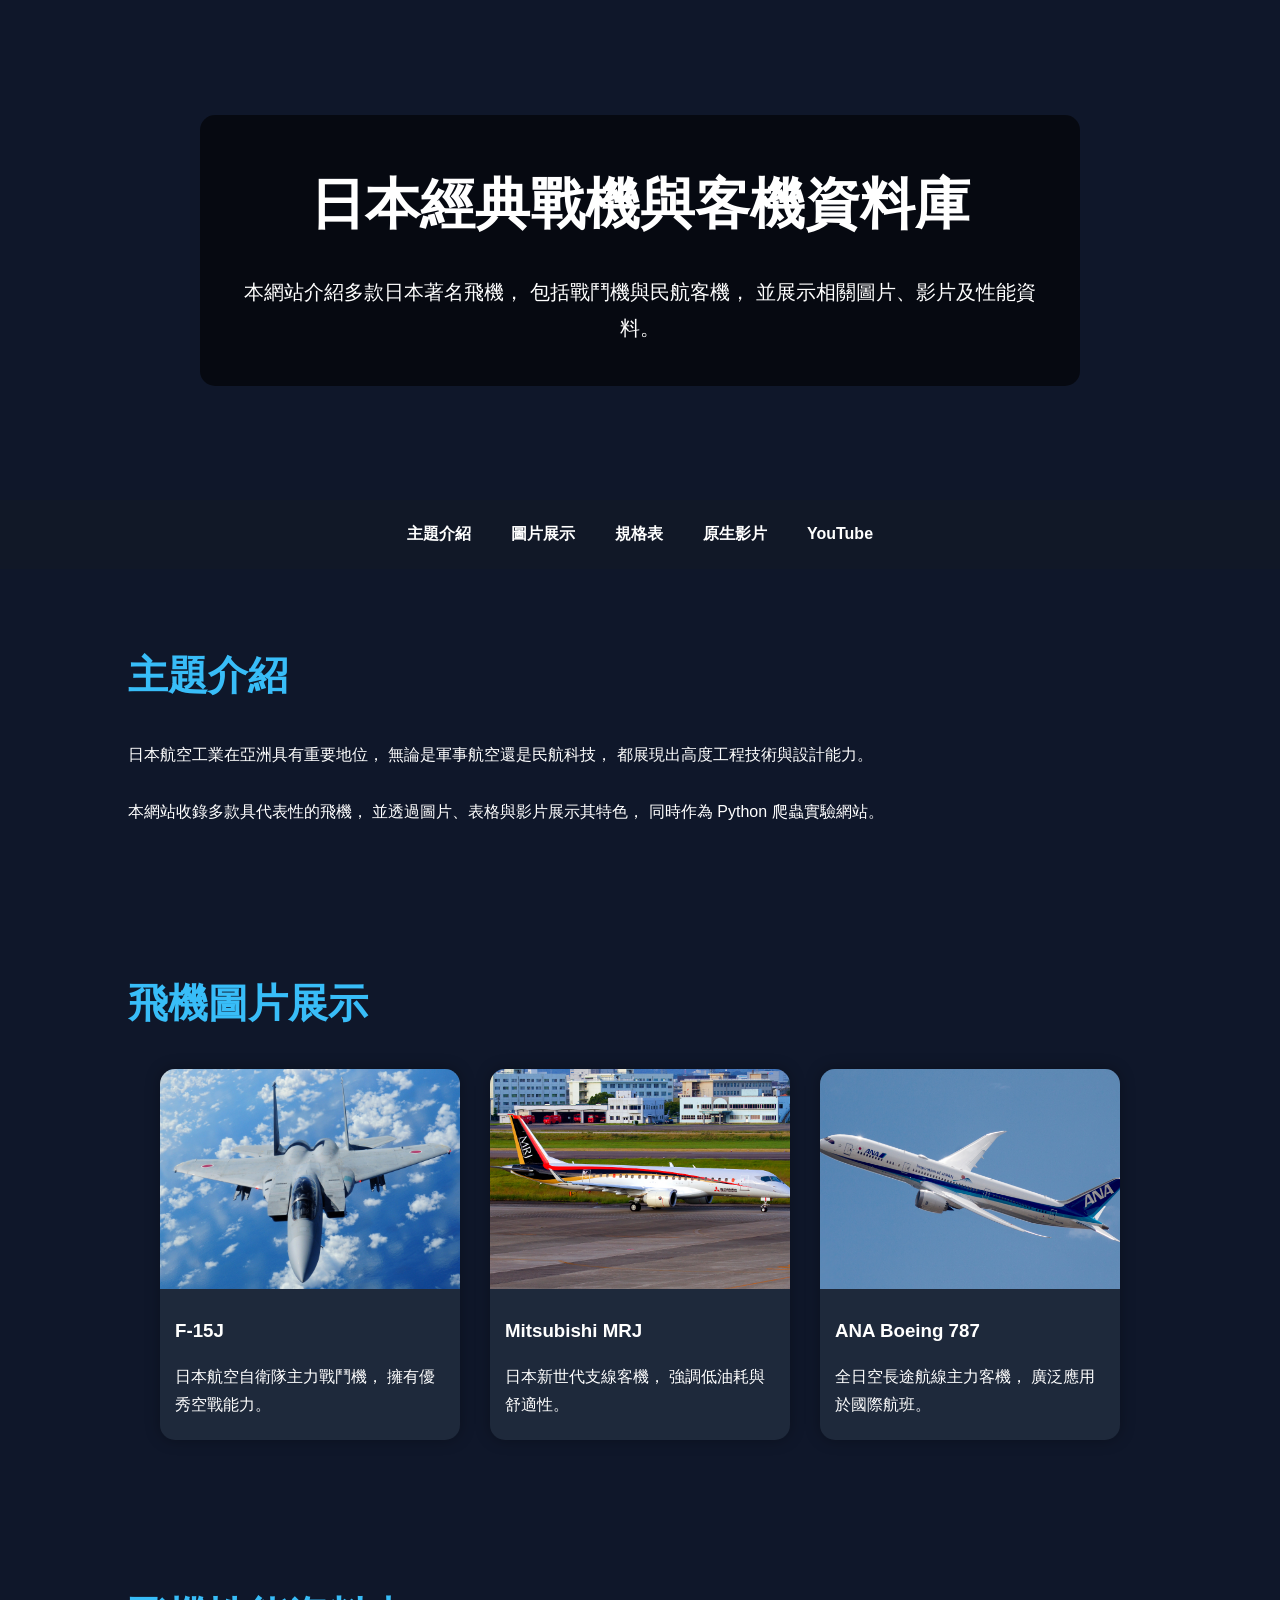
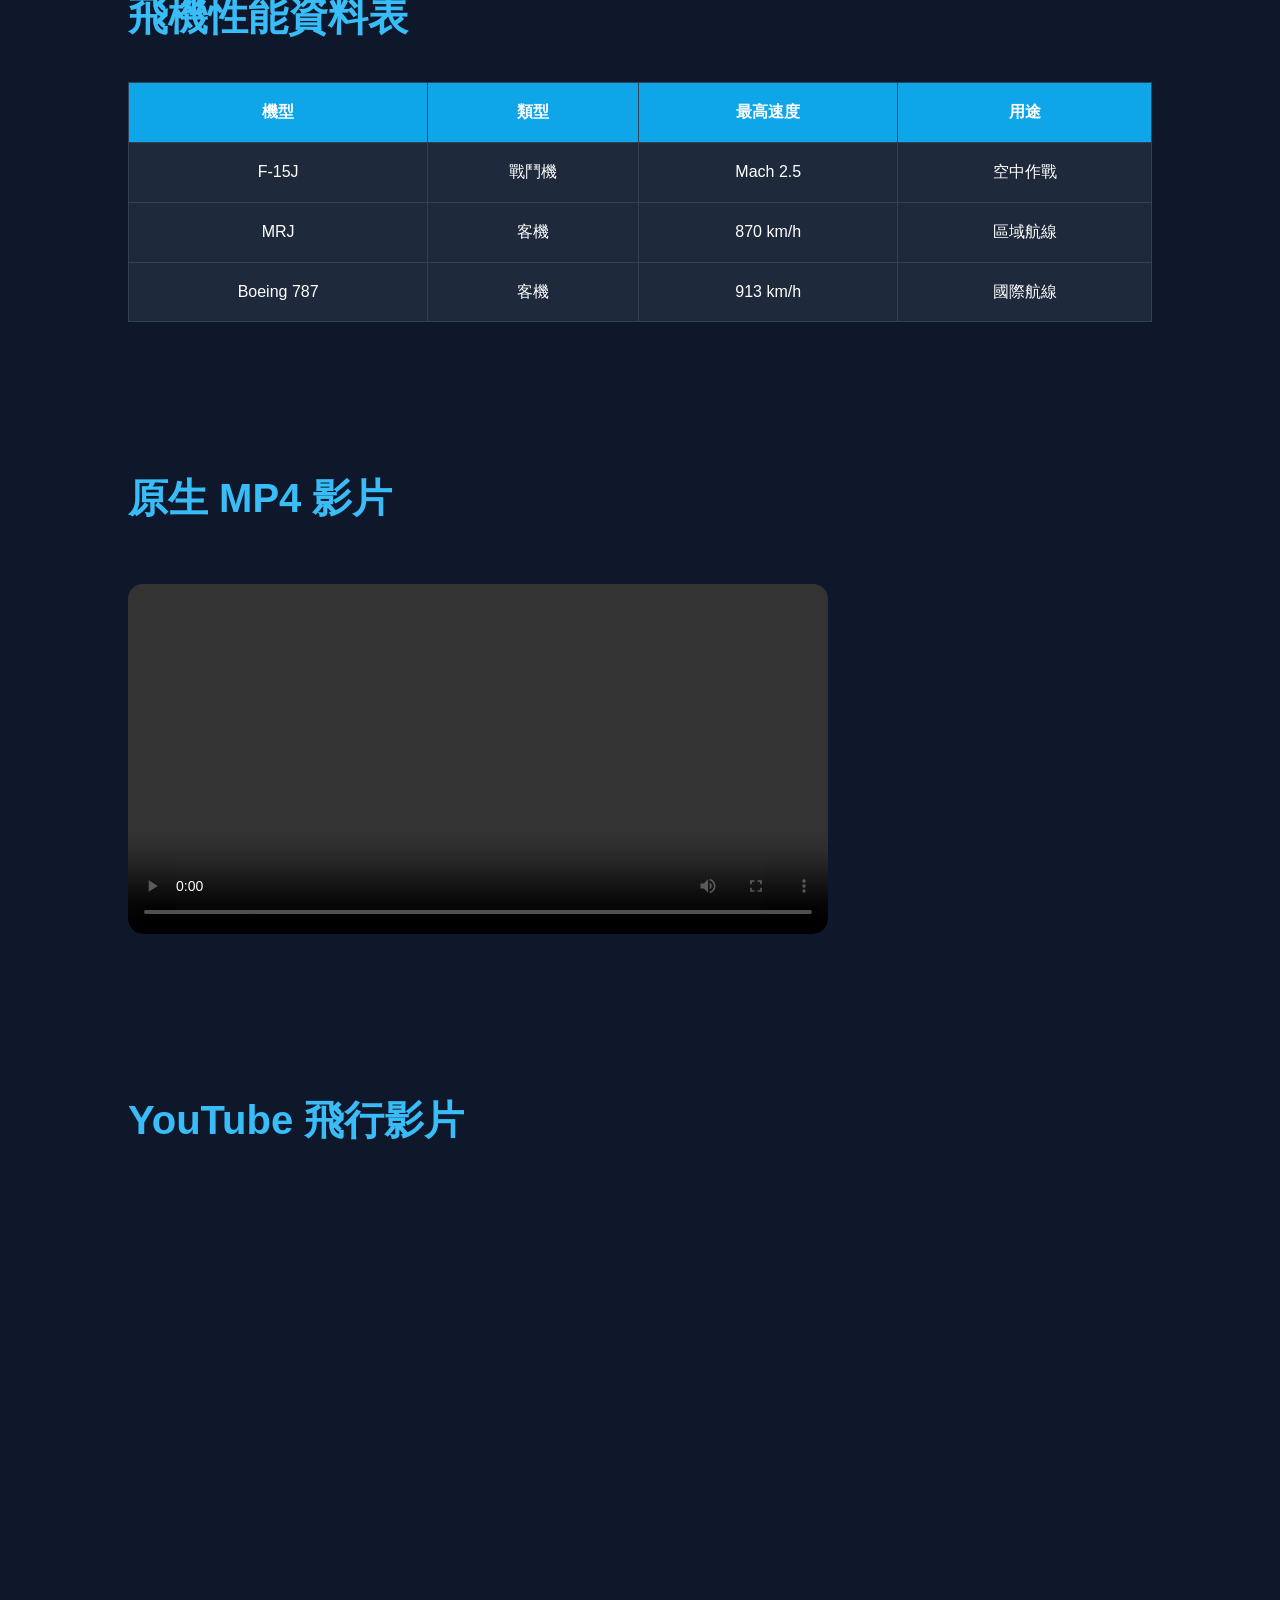
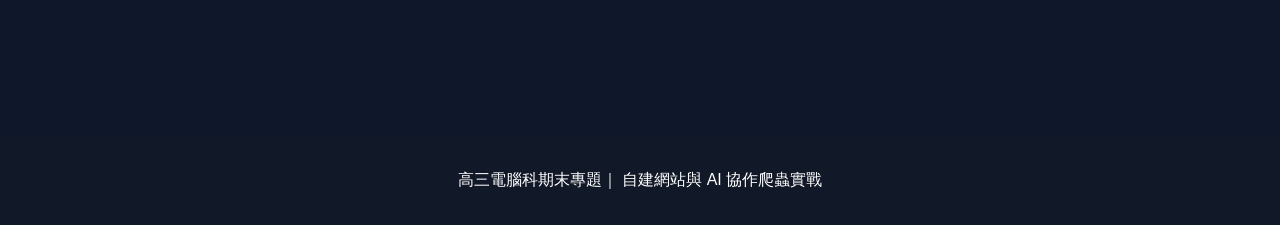
==== commit 210e1aaf: "Add files via upload" ====
--- a/index.html
+++ b/index.html
@@ -7,7 +7,157 @@
 
     <title>日本經典戰機與客機資料庫</title>
 
-    <link rel="stylesheet" href="style.css">
+    <style>
+
+        *{
+            margin:0;
+            padding:0;
+            box-sizing:border-box;
+        }
+
+        body{
+            font-family:Arial, Helvetica, sans-serif;
+            background:#0f172a;
+            color:white;
+            line-height:1.8;
+        }
+
+        .hero{
+            background:url("images/banner.jpg") center/cover;
+            height:500px;
+            display:flex;
+            justify-content:center;
+            align-items:center;
+        }
+
+        .overlay{
+            background:rgba(0,0,0,0.6);
+            padding:40px;
+            border-radius:15px;
+            text-align:center;
+        }
+
+        .hero h1{
+            font-size:55px;
+            margin-bottom:20px;
+        }
+
+        .hero p{
+            font-size:20px;
+            max-width:800px;
+        }
+
+        nav{
+            background:#111827;
+            display:flex;
+            justify-content:center;
+            gap:40px;
+            padding:20px;
+            position:sticky;
+            top:0;
+            z-index:100;
+        }
+
+        nav a{
+            color:white;
+            text-decoration:none;
+            font-weight:bold;
+            transition:0.3s;
+        }
+
+        nav a:hover{
+            color:#38bdf8;
+        }
+
+        section{
+            padding:70px 10%;
+        }
+
+        section h2{
+            font-size:40px;
+            margin-bottom:30px;
+            color:#38bdf8;
+        }
+
+        .image-container{
+            display:flex;
+            gap:30px;
+            flex-wrap:wrap;
+            justify-content:center;
+        }
+
+        .card{
+            background:#1e293b;
+            width:300px;
+            border-radius:15px;
+            overflow:hidden;
+            transition:0.3s;
+            box-shadow:0 0 15px rgba(0,0,0,0.3);
+        }
+
+        .card:hover{
+            transform:translateY(-10px);
+        }
+
+        .card img{
+            width:100%;
+            height:220px;
+            object-fit:cover;
+        }
+
+        .card h3{
+            padding:15px;
+        }
+
+        .card p{
+            padding:0 15px 20px;
+        }
+
+        table{
+            width:100%;
+            border-collapse:collapse;
+            margin-top:20px;
+            background:#1e293b;
+        }
+
+        th, td{
+            border:1px solid #334155;
+            padding:15px;
+            text-align:center;
+        }
+
+        th{
+            background:#0ea5e9;
+        }
+
+        tr:hover{
+            background:#334155;
+        }
+
+        video{
+            border-radius:15px;
+            margin-top:20px;
+            width:100%;
+            max-width:700px;
+        }
+
+        iframe{
+            border-radius:15px;
+            margin-top:20px;
+            width:100%;
+            max-width:700px;
+            height:400px;
+        }
+
+        footer{
+            background:#111827;
+            text-align:center;
+            padding:30px;
+            margin-top:50px;
+        }
+
+    </style>
+
 </head>
 
 <body>
@@ -29,16 +179,14 @@
     </header>
 
     <nav>
-
         <a href="#about">主題介紹</a>
         <a href="#gallery">圖片展示</a>
         <a href="#table">規格表</a>
         <a href="#video">原生影片</a>
         <a href="#youtube">YouTube</a>
-
     </nav>
 
-    <section id="about" class="glass">
+    <section id="about">
 
         <h2>主題介紹</h2>
 
@@ -64,8 +212,7 @@
 
         <div class="image-container">
 
-            <div class="card glass">
-
+            <div class="card">
                 <img src="images/f15j.jpg" alt="F15J">
 
                 <h3>F-15J</h3>
@@ -74,11 +221,9 @@
                     日本航空自衛隊主力戰鬥機，
                     擁有優秀空戰能力。
                 </p>
-
             </div>
 
-            <div class="card glass">
-
+            <div class="card">
                 <img src="images/mrj.jpg" alt="MRJ">
 
                 <h3>Mitsubishi MRJ</h3>
@@ -87,11 +232,9 @@
                     日本新世代支線客機，
                     強調低油耗與舒適性。
                 </p>
-
             </div>
 
-            <div class="card glass">
-
+            <div class="card">
                 <img src="images/ana.jpg" alt="ANA">
 
                 <h3>ANA Boeing 787</h3>
@@ -100,14 +243,13 @@
                     全日空長途航線主力客機，
                     廣泛應用於國際航班。
                 </p>
-
             </div>
 
         </div>
 
     </section>
 
-    <section id="table" class="glass">
+    <section id="table">
 
         <h2>飛機性能資料表</h2>
 
@@ -145,43 +287,40 @@
 
     </section>
 
-    <section id="video" class="glass">
+    <section id="video">
 
         <h2>原生 MP4 影片</h2>
 
         <video controls>
-
             <source src="videos/fighter.mp4" type="video/mp4">
-
             瀏覽器不支援影片播放。
-
         </video>
 
     </section>
 
-    <section id="youtube" class="glass">
+    <section id="youtube">
 
         <h2>YouTube 飛行影片</h2>
 
-        <div class="youtube-container">
-
-            <iframe width="1278" height="719" src="https://www.youtube.com/embed/rtVrdE14J2k" title="F-15EX EX16 First Flight" frameborder="0" allow="accelerometer; autoplay; clipboard-write; encrypted-media; gyroscope; picture-in-picture; web-share" referrerpolicy="strict-origin-when-cross-origin" allowfullscreen></iframe>
-        
-        </div>
-    
+        <iframe
+            width="700"
+            height="400"
+            src="https://www.youtube.com/embed/Eng5Qe_h_8Y"
+            title="YouTube video player"
+            frameborder="0"
+            allowfullscreen>
+        </iframe>
 
     </section>
 
     <footer>
 
         <p>
-            高三電腦科期末專題
-                   </p>
+            高三電腦科期末專題｜
+            自建網站與 AI 協作爬蟲實戰
+        </p>
 
     </footer>
 
-    <script src="script.js"></script>
-
 </body>
-
 </html>
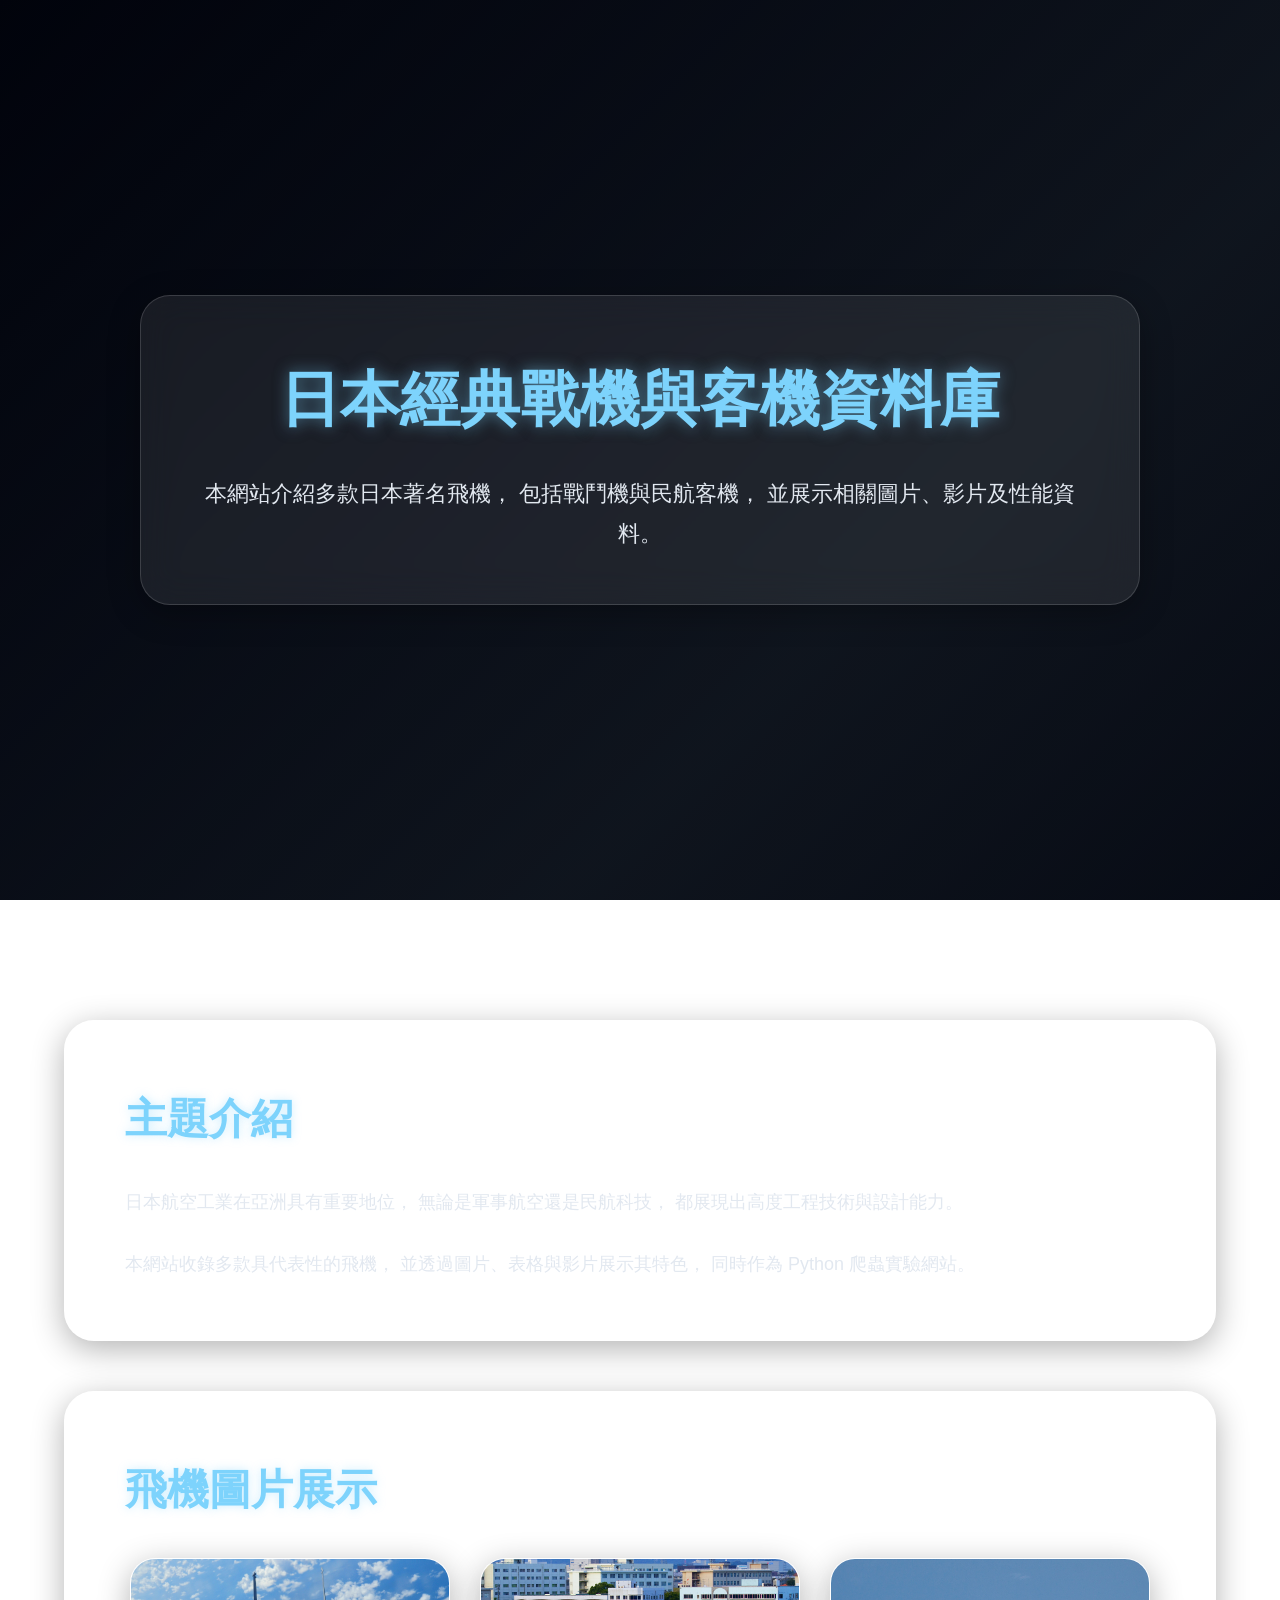
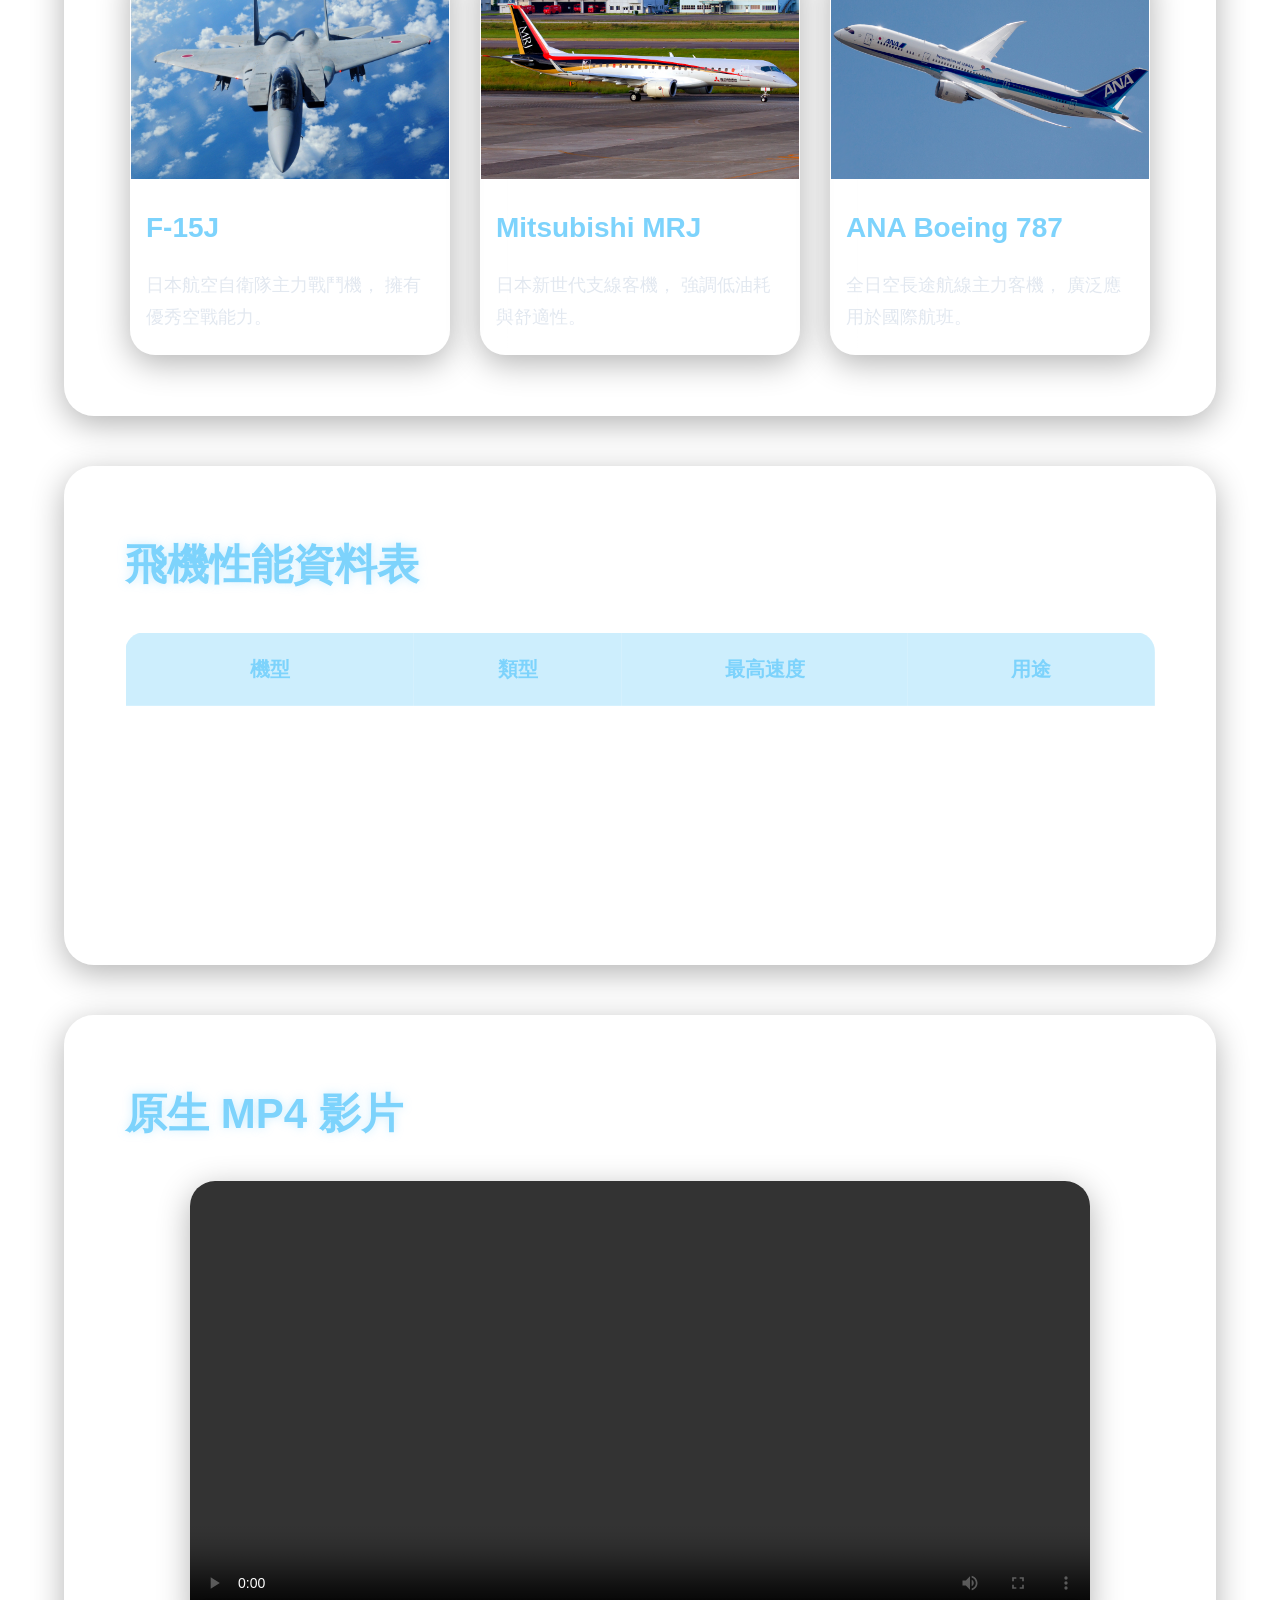
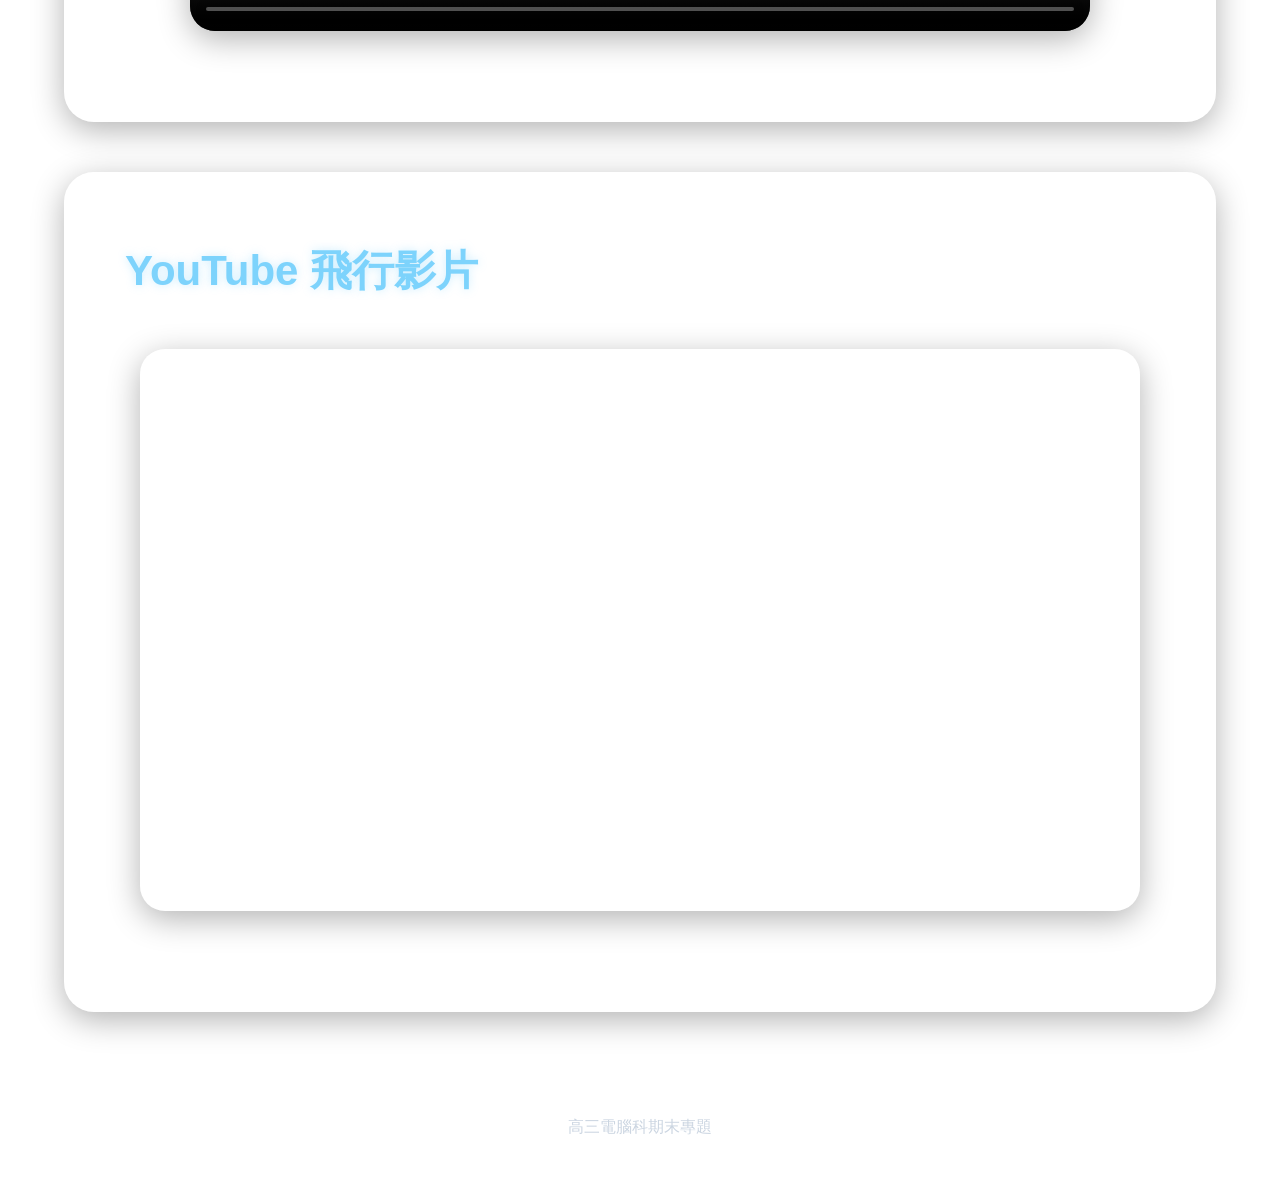
==== commit 2ebedfd4: "Add files via upload" ====
--- a/index.html
+++ b/index.html
@@ -7,157 +7,7 @@
 
     <title>日本經典戰機與客機資料庫</title>
 
-    <style>
-
-        *{
-            margin:0;
-            padding:0;
-            box-sizing:border-box;
-        }
-
-        body{
-            font-family:Arial, Helvetica, sans-serif;
-            background:#0f172a;
-            color:white;
-            line-height:1.8;
-        }
-
-        .hero{
-            background:url("images/banner.jpg") center/cover;
-            height:500px;
-            display:flex;
-            justify-content:center;
-            align-items:center;
-        }
-
-        .overlay{
-            background:rgba(0,0,0,0.6);
-            padding:40px;
-            border-radius:15px;
-            text-align:center;
-        }
-
-        .hero h1{
-            font-size:55px;
-            margin-bottom:20px;
-        }
-
-        .hero p{
-            font-size:20px;
-            max-width:800px;
-        }
-
-        nav{
-            background:#111827;
-            display:flex;
-            justify-content:center;
-            gap:40px;
-            padding:20px;
-            position:sticky;
-            top:0;
-            z-index:100;
-        }
-
-        nav a{
-            color:white;
-            text-decoration:none;
-            font-weight:bold;
-            transition:0.3s;
-        }
-
-        nav a:hover{
-            color:#38bdf8;
-        }
-
-        section{
-            padding:70px 10%;
-        }
-
-        section h2{
-            font-size:40px;
-            margin-bottom:30px;
-            color:#38bdf8;
-        }
-
-        .image-container{
-            display:flex;
-            gap:30px;
-            flex-wrap:wrap;
-            justify-content:center;
-        }
-
-        .card{
-            background:#1e293b;
-            width:300px;
-            border-radius:15px;
-            overflow:hidden;
-            transition:0.3s;
-            box-shadow:0 0 15px rgba(0,0,0,0.3);
-        }
-
-        .card:hover{
-            transform:translateY(-10px);
-        }
-
-        .card img{
-            width:100%;
-            height:220px;
-            object-fit:cover;
-        }
-
-        .card h3{
-            padding:15px;
-        }
-
-        .card p{
-            padding:0 15px 20px;
-        }
-
-        table{
-            width:100%;
-            border-collapse:collapse;
-            margin-top:20px;
-            background:#1e293b;
-        }
-
-        th, td{
-            border:1px solid #334155;
-            padding:15px;
-            text-align:center;
-        }
-
-        th{
-            background:#0ea5e9;
-        }
-
-        tr:hover{
-            background:#334155;
-        }
-
-        video{
-            border-radius:15px;
-            margin-top:20px;
-            width:100%;
-            max-width:700px;
-        }
-
-        iframe{
-            border-radius:15px;
-            margin-top:20px;
-            width:100%;
-            max-width:700px;
-            height:400px;
-        }
-
-        footer{
-            background:#111827;
-            text-align:center;
-            padding:30px;
-            margin-top:50px;
-        }
-
-    </style>
-
+    <link rel="stylesheet" href="style.css">
 </head>
 
 <body>
@@ -179,14 +29,16 @@
     </header>
 
     <nav>
+
         <a href="#about">主題介紹</a>
         <a href="#gallery">圖片展示</a>
         <a href="#table">規格表</a>
         <a href="#video">原生影片</a>
         <a href="#youtube">YouTube</a>
+
     </nav>
 
-    <section id="about">
+    <section id="about" class="glass">
 
         <h2>主題介紹</h2>
 
@@ -212,7 +64,8 @@
 
         <div class="image-container">
 
-            <div class="card">
+            <div class="card glass">
+
                 <img src="images/f15j.jpg" alt="F15J">
 
                 <h3>F-15J</h3>
@@ -221,9 +74,11 @@
                     日本航空自衛隊主力戰鬥機，
                     擁有優秀空戰能力。
                 </p>
+
             </div>
 
-            <div class="card">
+            <div class="card glass">
+
                 <img src="images/mrj.jpg" alt="MRJ">
 
                 <h3>Mitsubishi MRJ</h3>
@@ -232,9 +87,11 @@
                     日本新世代支線客機，
                     強調低油耗與舒適性。
                 </p>
+
             </div>
 
-            <div class="card">
+            <div class="card glass">
+
                 <img src="images/ana.jpg" alt="ANA">
 
                 <h3>ANA Boeing 787</h3>
@@ -243,13 +100,14 @@
                     全日空長途航線主力客機，
                     廣泛應用於國際航班。
                 </p>
+
             </div>
 
         </div>
 
     </section>
 
-    <section id="table">
+    <section id="table" class="glass">
 
         <h2>飛機性能資料表</h2>
 
@@ -287,40 +145,43 @@
 
     </section>
 
-    <section id="video">
+    <section id="video" class="glass">
 
         <h2>原生 MP4 影片</h2>
 
         <video controls>
+
             <source src="videos/fighter.mp4" type="video/mp4">
+
             瀏覽器不支援影片播放。
+
         </video>
 
     </section>
 
-    <section id="youtube">
+    <section id="youtube" class="glass">
 
         <h2>YouTube 飛行影片</h2>
 
-        <iframe
-            width="700"
-            height="400"
-            src="https://www.youtube.com/embed/Eng5Qe_h_8Y"
-            title="YouTube video player"
-            frameborder="0"
-            allowfullscreen>
-        </iframe>
+        <div class="youtube-container">
+
+            <iframe width="1278" height="719" src="https://www.youtube.com/embed/rtVrdE14J2k" title="F-15EX EX16 First Flight" frameborder="0" allow="accelerometer; autoplay; clipboard-write; encrypted-media; gyroscope; picture-in-picture; web-share" referrerpolicy="strict-origin-when-cross-origin" allowfullscreen></iframe>
+        
+        </div>
+    
 
     </section>
 
     <footer>
 
         <p>
-            高三電腦科期末專題｜
-            自建網站與 AI 協作爬蟲實戰
-        </p>
+            高三電腦科期末專題
+                   </p>
 
     </footer>
 
+    <script src="script.js"></script>
+
 </body>
+
 </html>
--- a/style.css
+++ b/style.css
@@ -0,0 +1,447 @@
+/* =========================
+   Global Settings
+========================= */
+
+*{
+    margin:0;
+    padding:0;
+    box-sizing:border-box;
+}
+
+html{
+    scroll-behavior:smooth;
+}
+
+body{
+
+    font-family:Arial, Helvetica, sans-serif;
+
+    background:
+    linear-gradient(
+        135deg,
+        #020617,
+        #0f172a,
+        #1e293b,
+        #0f172a
+    );
+
+    background-attachment:fixed;
+
+    color:white;
+
+    line-height:1.8;
+}
+
+/* =========================
+   Hero Banner
+========================= */
+
+.hero{
+
+    background:
+    linear-gradient(
+        rgba(0,0,0,0.5),
+        rgba(0,0,0,0.5)
+    ),
+    url("images/banner.jpg");
+
+    background-position:center;
+    background-size:cover;
+
+    height:100vh;
+
+    display:flex;
+    justify-content:center;
+    align-items:center;
+
+    padding:20px;
+}
+
+.overlay{
+
+    width:90%;
+    max-width:1000px;
+
+    padding:50px;
+
+    text-align:center;
+
+    border-radius:30px;
+
+    background:rgba(255,255,255,0.08);
+
+    backdrop-filter:blur(18px);
+
+    border:1px solid rgba(255,255,255,0.15);
+
+    box-shadow:
+    0 8px 32px rgba(0,0,0,0.3);
+}
+
+.hero h1{
+
+    font-size:60px;
+
+    margin-bottom:20px;
+
+    color:#7dd3fc;
+
+    text-shadow:
+    0 0 15px rgba(125,211,252,0.5);
+}
+
+.hero p{
+
+    font-size:22px;
+
+    color:#e2e8f0;
+}
+
+/* =========================
+   Navigation Bar
+========================= */
+
+nav{
+
+    position:sticky;
+    top:0;
+
+    z-index:1000;
+
+    display:flex;
+    justify-content:center;
+    align-items:center;
+    gap:40px;
+
+    padding:20px;
+
+    background:rgba(255,255,255,0.08);
+
+    backdrop-filter:blur(15px);
+
+    border-bottom:
+    1px solid rgba(255,255,255,0.15);
+}
+
+nav a{
+
+    color:white;
+
+    text-decoration:none;
+
+    font-weight:bold;
+
+    transition:0.3s;
+
+    position:relative;
+}
+
+nav a::after{
+
+    content:"";
+
+    position:absolute;
+
+    left:0;
+    bottom:-5px;
+
+    width:0%;
+
+    height:2px;
+
+    background:#38bdf8;
+
+    transition:0.3s;
+}
+
+nav a:hover{
+
+    color:#38bdf8;
+}
+
+nav a:hover::after{
+
+    width:100%;
+}
+
+/* =========================
+   Section
+========================= */
+
+section{
+
+    width:90%;
+    max-width:1200px;
+
+    margin:50px auto;
+
+    padding:60px;
+
+    border-radius:30px;
+
+    background:rgba(255,255,255,0.08);
+
+    backdrop-filter:blur(18px);
+
+    border:1px solid rgba(255,255,255,0.15);
+
+    box-shadow:
+    0 8px 32px rgba(0,0,0,0.3);
+}
+
+section h2{
+
+    font-size:42px;
+
+    margin-bottom:30px;
+
+    color:#7dd3fc;
+
+    text-shadow:
+    0 0 10px rgba(125,211,252,0.4);
+}
+
+section p{
+
+    font-size:18px;
+
+    color:#e2e8f0;
+}
+
+/* =========================
+   Cards
+========================= */
+
+.image-container{
+
+    display:flex;
+
+    justify-content:center;
+
+    gap:30px;
+
+    flex-wrap:wrap;
+}
+
+.card{
+
+    width:320px;
+
+    overflow:hidden;
+
+    border-radius:25px;
+
+    background:rgba(255,255,255,0.08);
+
+    backdrop-filter:blur(15px);
+
+    border:1px solid rgba(255,255,255,0.15);
+
+    transition:0.4s;
+
+    box-shadow:
+    0 8px 32px rgba(0,0,0,0.3);
+}
+
+.card:hover{
+
+    transform:
+    translateY(-10px)
+    scale(1.03);
+
+    box-shadow:
+    0 10px 40px rgba(56,189,248,0.35);
+}
+
+.card img{
+
+    width:100%;
+
+    height:220px;
+
+    object-fit:cover;
+}
+
+.card h3{
+
+    padding:15px;
+
+    font-size:28px;
+
+    color:#7dd3fc;
+}
+
+.card p{
+
+    padding:
+    0 15px 20px;
+}
+
+/* =========================
+   Table
+========================= */
+
+table{
+
+    width:100%;
+
+    border-collapse:collapse;
+
+    overflow:hidden;
+
+    border-radius:20px;
+}
+
+th{
+
+    background:
+    rgba(56,189,248,0.25);
+
+    color:#7dd3fc;
+
+    font-size:20px;
+}
+
+th, td{
+
+    padding:18px;
+
+    text-align:center;
+
+    border:
+    1px solid rgba(255,255,255,0.15);
+}
+
+tr{
+
+    transition:0.3s;
+}
+
+tr:hover{
+
+    background:
+    rgba(255,255,255,0.08);
+}
+
+/* =========================
+   Video
+========================= */
+
+video{
+
+    width:100%;
+
+    max-width:900px;
+
+    display:block;
+
+    margin:30px auto;
+
+    border-radius:25px;
+
+    box-shadow:
+    0 8px 32px rgba(0,0,0,0.3);
+}
+
+/* =========================
+   YouTube Responsive
+========================= */
+
+.youtube-container{
+
+    width:100%;
+
+    max-width:1000px;
+
+    margin:40px auto;
+
+    border-radius:25px;
+
+    overflow:hidden;
+
+    background:rgba(255,255,255,0.08);
+
+    backdrop-filter:blur(15px);
+
+    border:1px solid rgba(255,255,255,0.15);
+
+    box-shadow:
+    0 8px 32px rgba(0,0,0,0.3);
+}
+
+.youtube-container iframe{
+
+    width:100%;
+
+    height:560px;
+
+    border:none;
+
+    display:block;
+}
+
+
+/* =========================
+   Footer
+========================= */
+
+footer{
+
+    margin-top:60px;
+
+    padding:40px;
+
+    text-align:center;
+
+    background:
+    rgba(255,255,255,0.08);
+
+    backdrop-filter:blur(15px);
+
+    border-top:
+    1px solid rgba(255,255,255,0.15);
+}
+
+footer p{
+
+    color:#cbd5e1;
+}
+
+/* =========================
+   Responsive Design
+========================= */
+
+@media(max-width:900px){
+
+    .hero h1{
+
+        font-size:40px;
+    }
+
+    .hero p{
+
+        font-size:18px;
+    }
+
+    nav{
+
+        flex-wrap:wrap;
+
+        gap:20px;
+    }
+
+    section{
+
+        padding:40px 25px;
+    }
+
+    section h2{
+
+        font-size:32px;
+    }
+
+    .card{
+
+        width:100%;
+    }
+}
